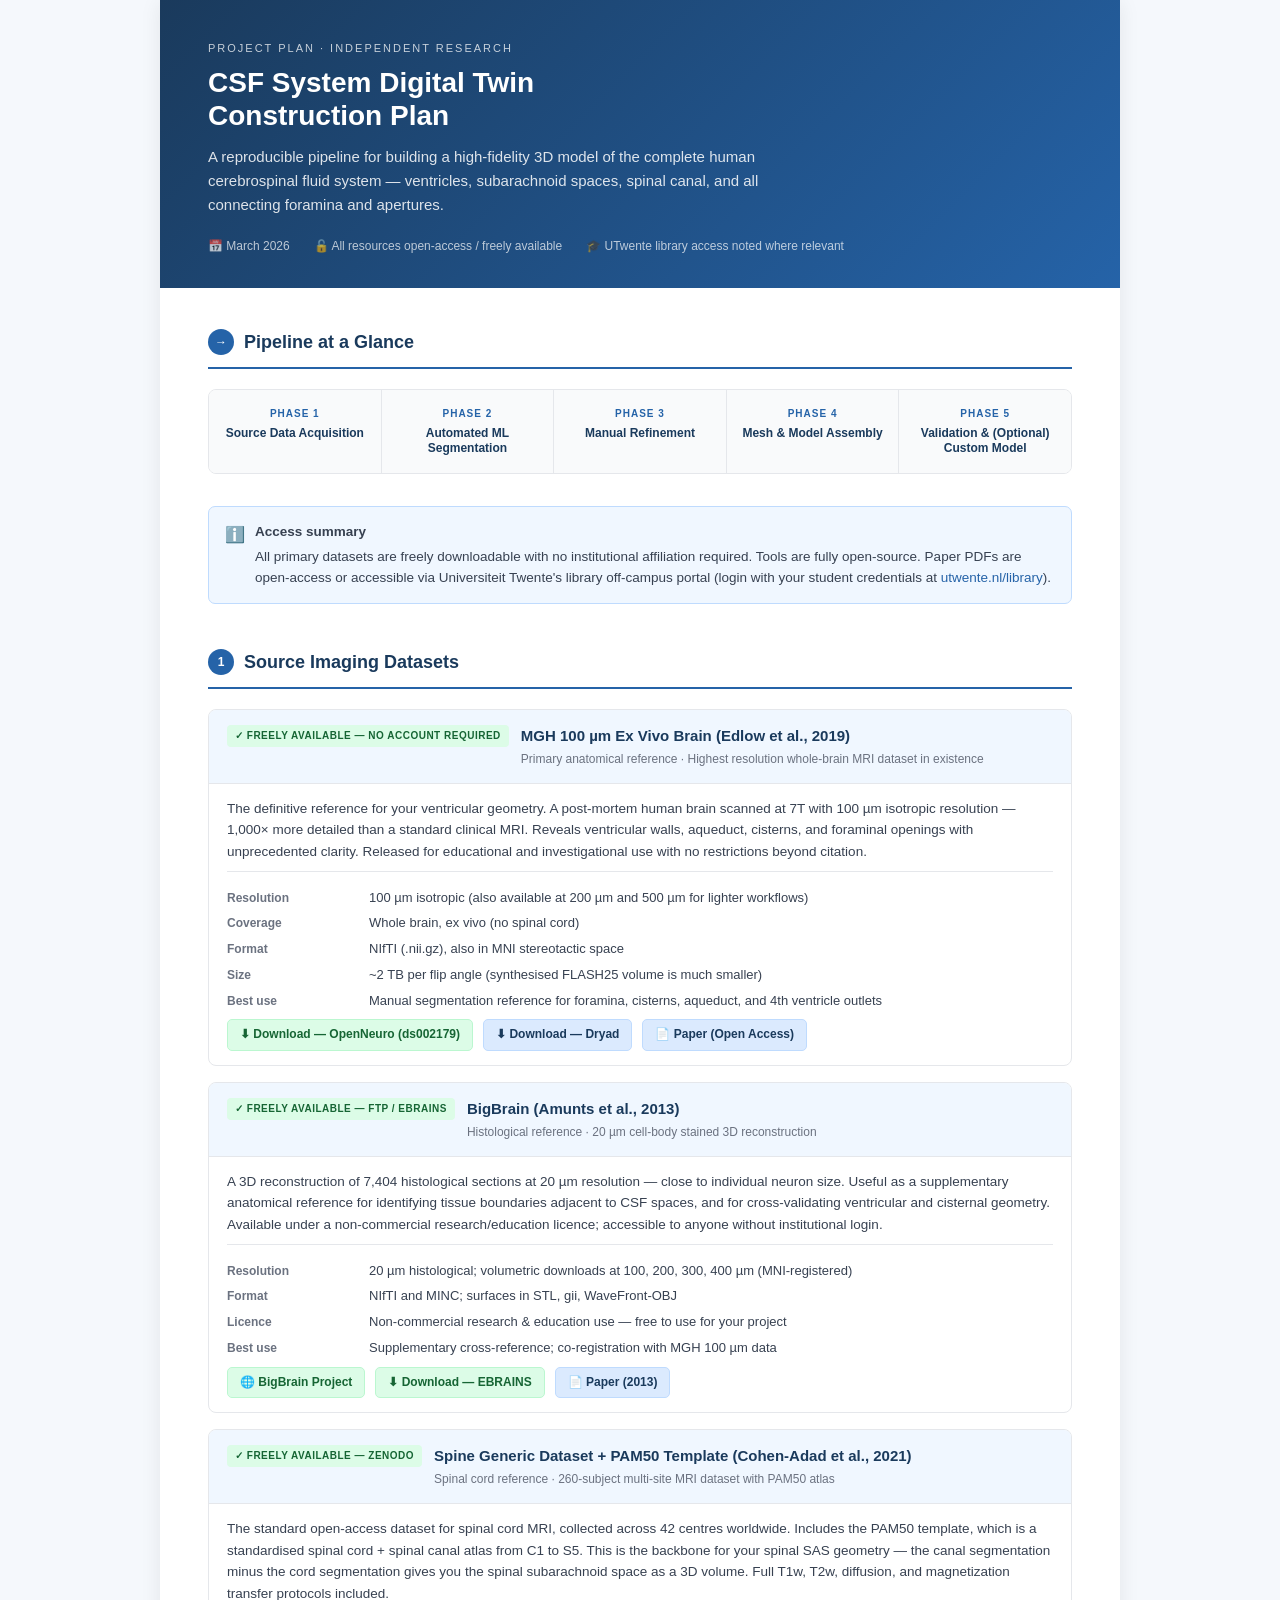
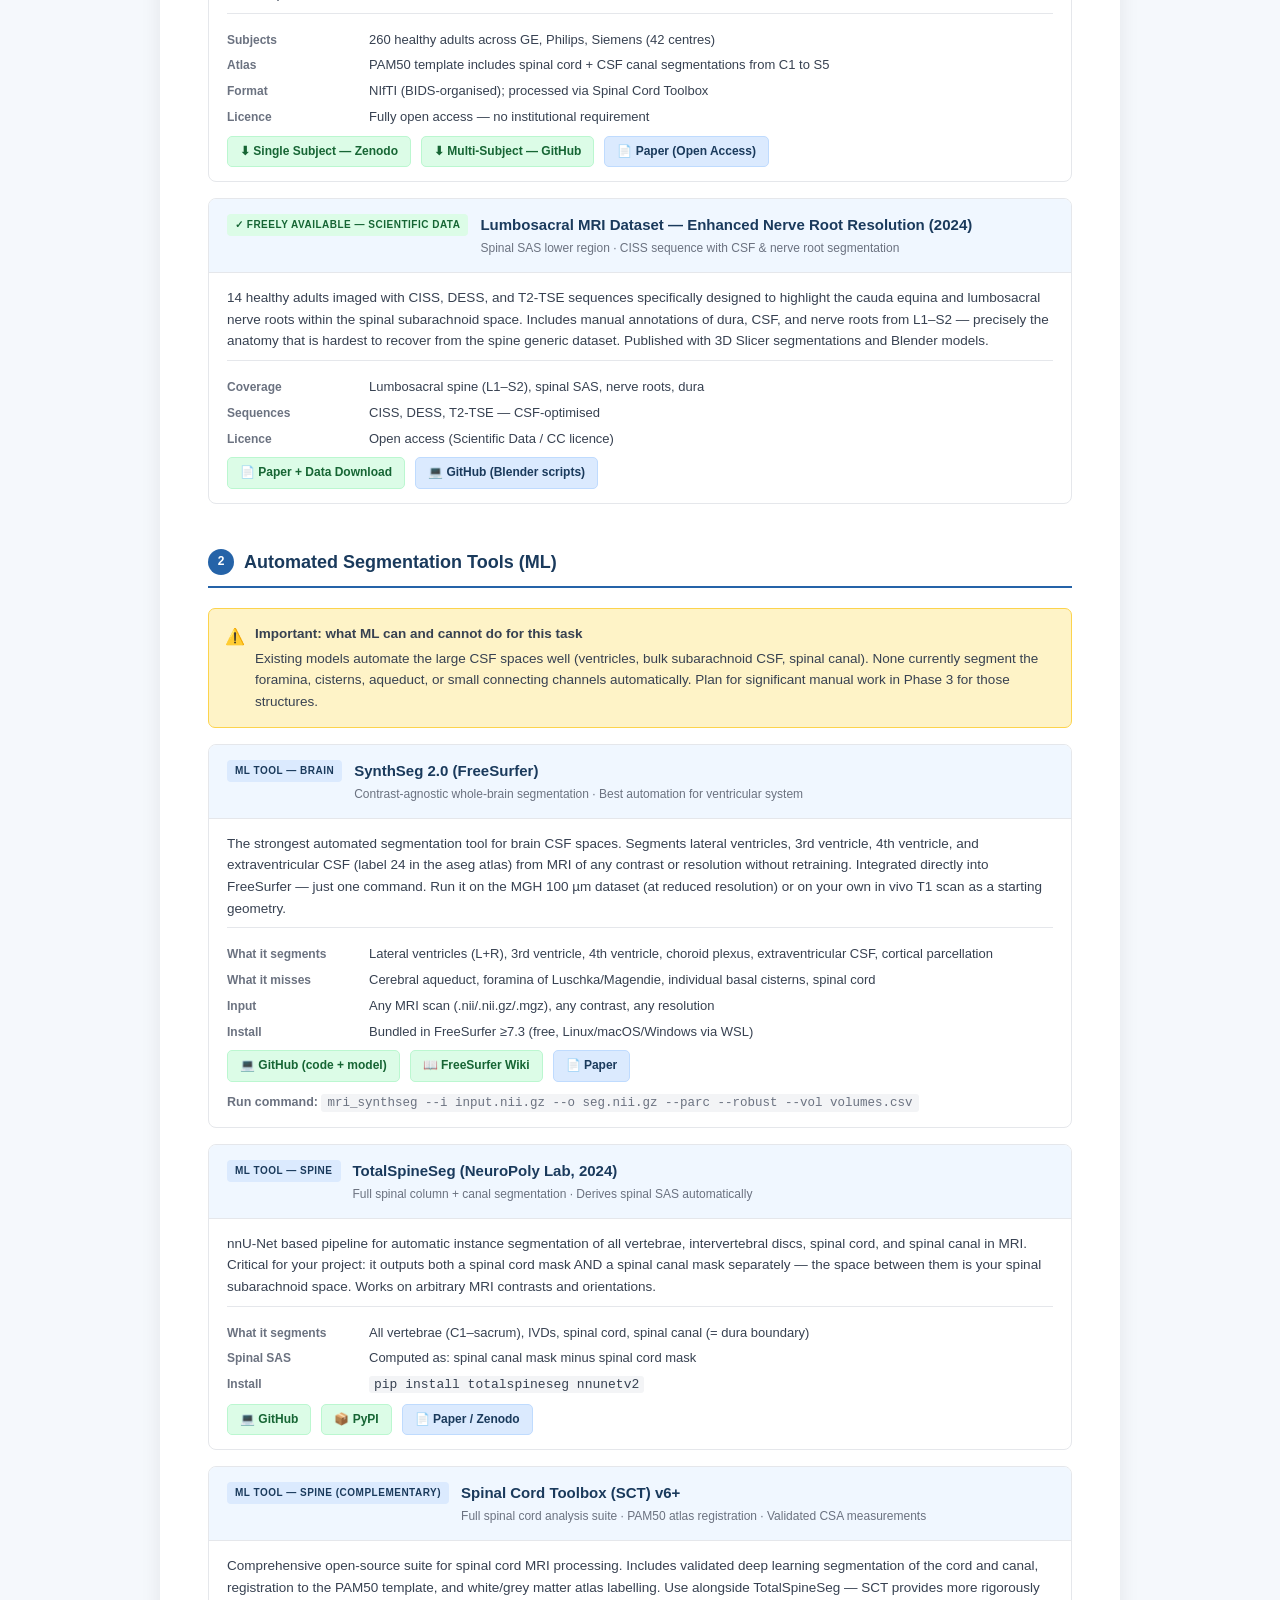
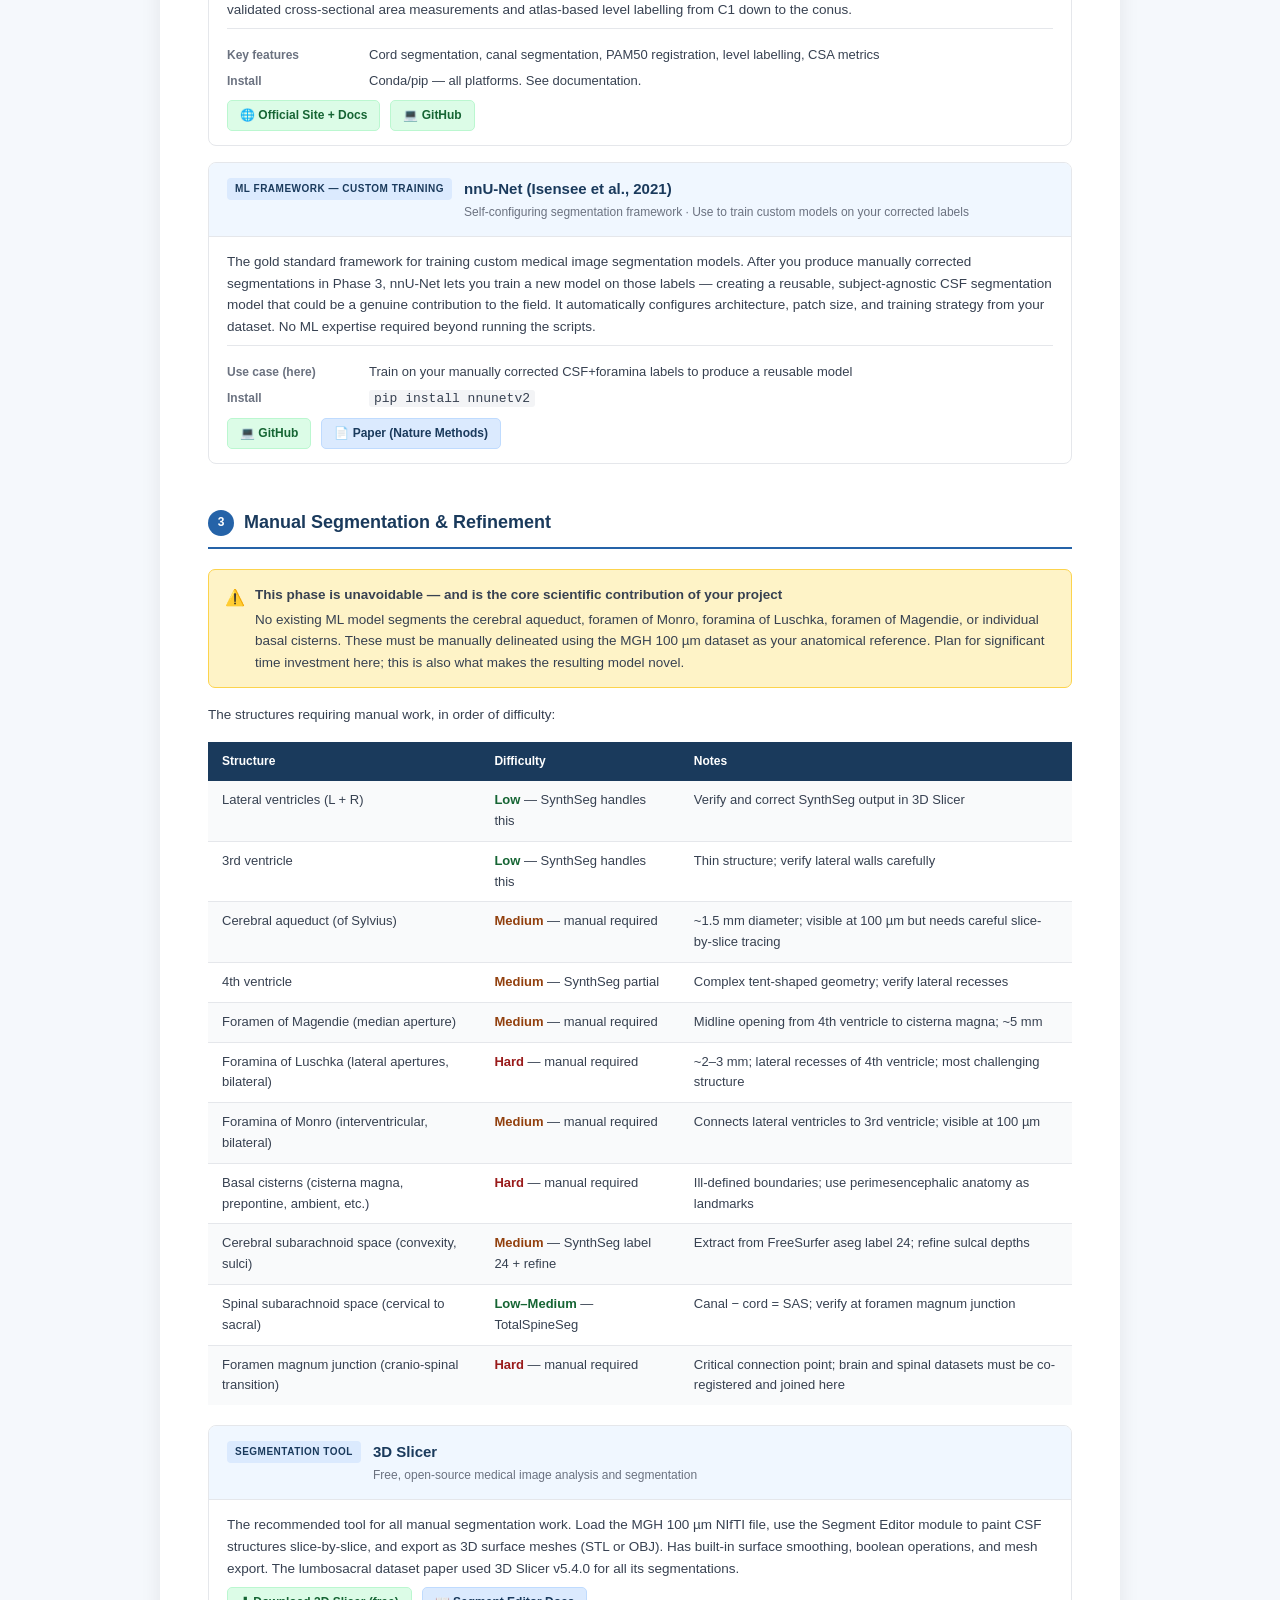
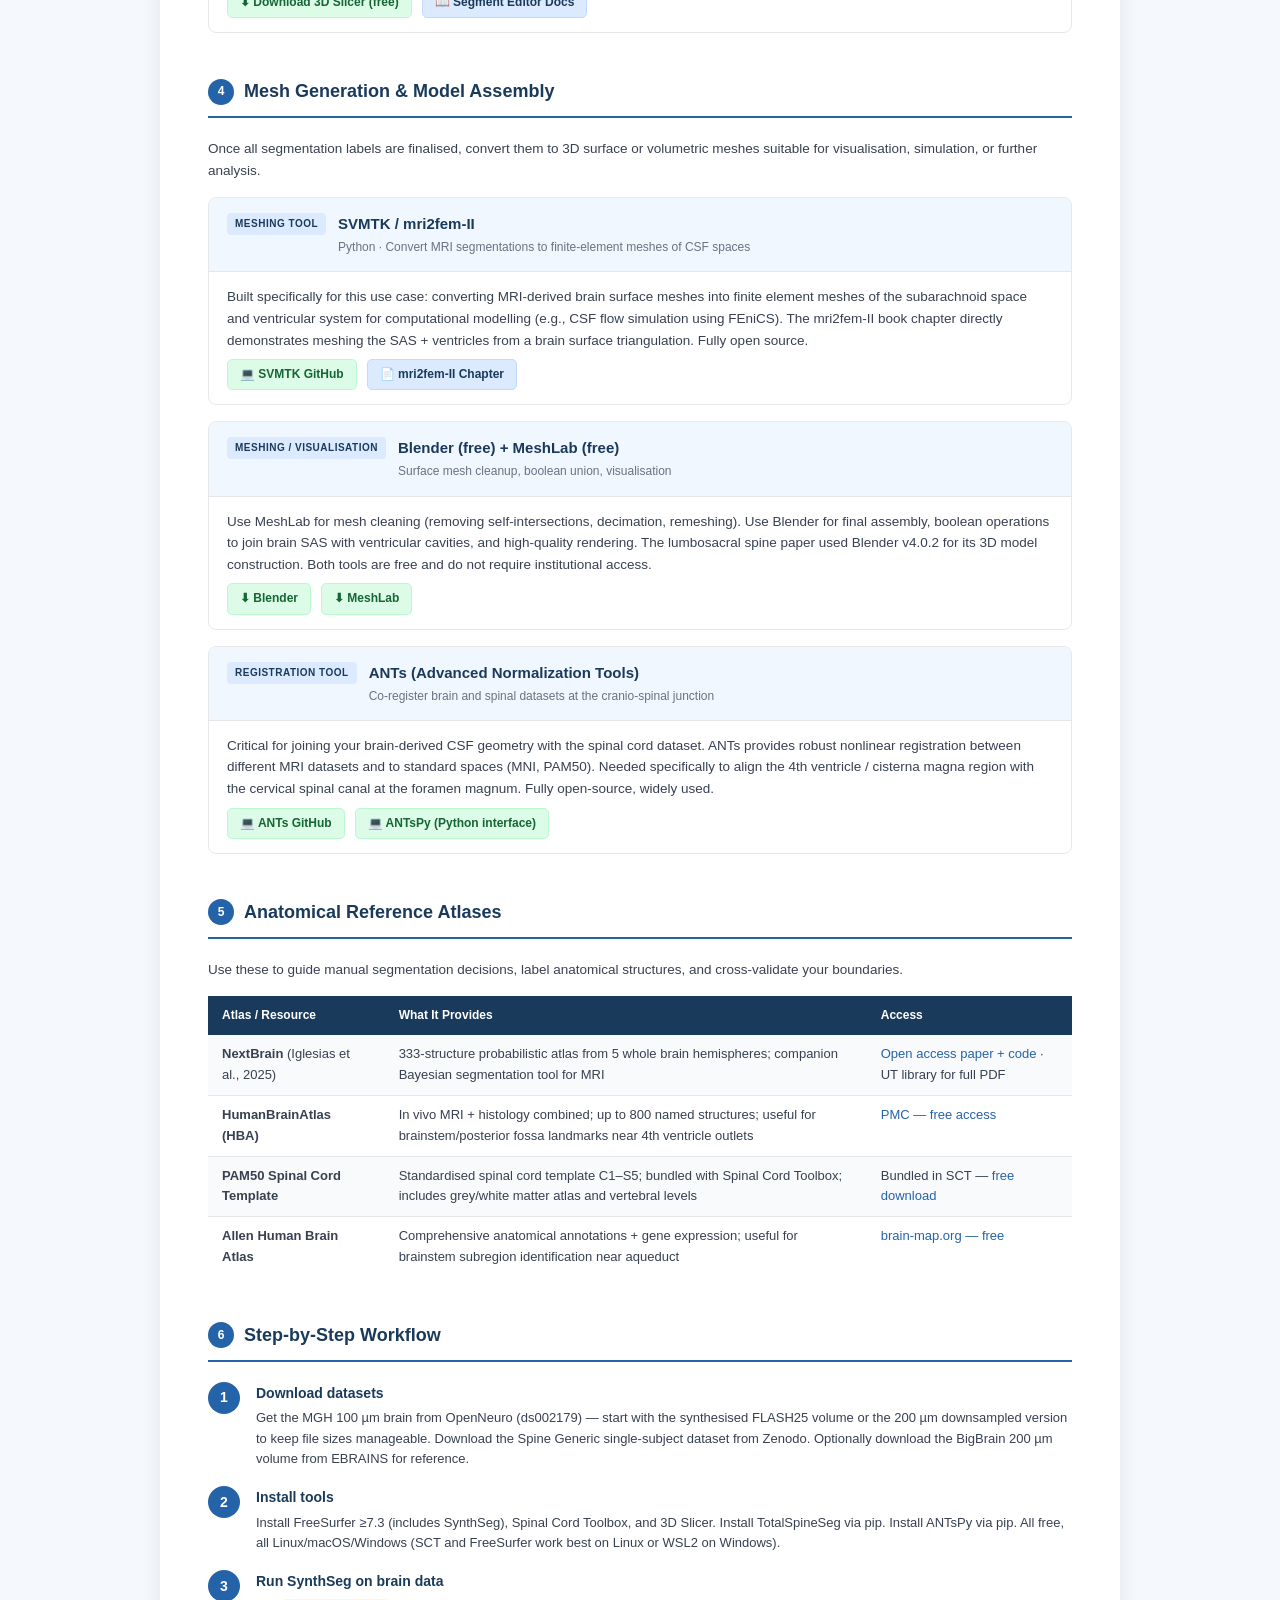
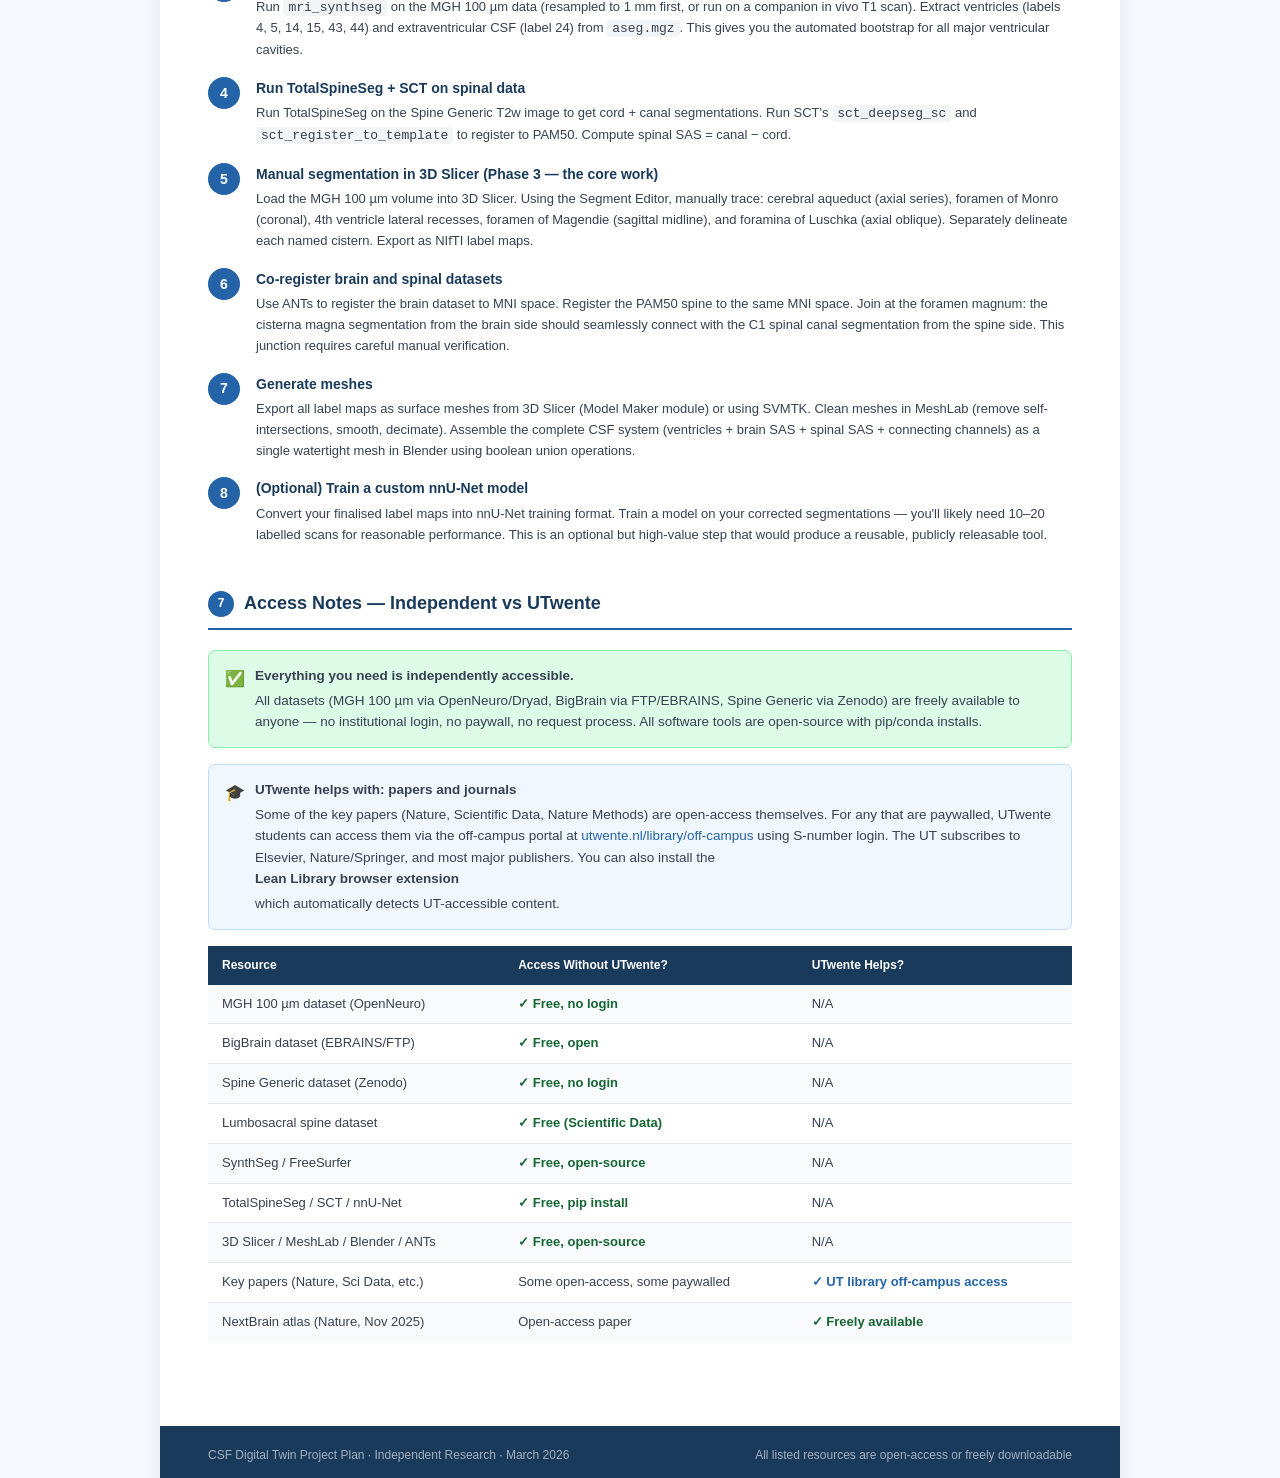
==== plan.html @ c331fbab "added plan as a html document" ====
<!DOCTYPE html>
<html lang="en">
<head>
<meta charset="UTF-8">
<meta name="viewport" content="width=device-width, initial-scale=1.0">
<title>CSF Digital Twin — Project Plan</title>
<style>
  :root {
    --blue-dark: #1a3a5c;
    --blue-mid: #2563a8;
    --blue-light: #dbeafe;
    --blue-pale: #f0f7ff;
    --green: #166534;
    --green-light: #dcfce7;
    --amber: #92400e;
    --amber-light: #fef3c7;
    --red: #991b1b;
    --red-light: #fee2e2;
    --gray: #374151;
    --gray-light: #f9fafb;
    --gray-border: #e5e7eb;
    --font: 'Segoe UI', Arial, sans-serif;
  }

  * { box-sizing: border-box; margin: 0; padding: 0; }

  body {
    font-family: var(--font);
    font-size: 14px;
    color: var(--gray);
    background: #f5f8fc;
    line-height: 1.6;
  }

  .page {
    max-width: 960px;
    margin: 0 auto;
    background: white;
    box-shadow: 0 2px 20px rgba(0,0,0,0.08);
  }

  /* HEADER */
  .header {
    background: linear-gradient(135deg, #1a3a5c 0%, #2563a8 100%);
    color: white;
    padding: 40px 48px 32px;
  }
  .header .label {
    font-size: 11px;
    letter-spacing: 2px;
    text-transform: uppercase;
    opacity: 0.75;
    margin-bottom: 8px;
  }
  .header h1 {
    font-size: 28px;
    font-weight: 700;
    line-height: 1.2;
    margin-bottom: 12px;
  }
  .header .subtitle {
    font-size: 15px;
    opacity: 0.85;
    max-width: 600px;
  }
  .header .meta {
    margin-top: 20px;
    display: flex;
    gap: 24px;
    flex-wrap: wrap;
  }
  .header .meta span {
    font-size: 12px;
    opacity: 0.7;
    display: flex;
    align-items: center;
    gap: 5px;
  }

  /* BODY */
  .body { padding: 40px 48px; }

  /* SECTION */
  .section { margin-bottom: 44px; }
  .section-title {
    font-size: 18px;
    font-weight: 700;
    color: var(--blue-dark);
    padding-bottom: 10px;
    border-bottom: 2px solid var(--blue-mid);
    margin-bottom: 20px;
    display: flex;
    align-items: center;
    gap: 10px;
  }
  .section-title .num {
    background: var(--blue-mid);
    color: white;
    font-size: 12px;
    font-weight: 700;
    width: 26px;
    height: 26px;
    border-radius: 50%;
    display: flex;
    align-items: center;
    justify-content: center;
    flex-shrink: 0;
  }

  /* PIPELINE OVERVIEW */
  .pipeline {
    display: flex;
    gap: 0;
    margin-bottom: 32px;
    border: 1px solid var(--gray-border);
    border-radius: 8px;
    overflow: hidden;
  }
  .pipeline-step {
    flex: 1;
    padding: 16px 12px;
    background: var(--gray-light);
    border-right: 1px solid var(--gray-border);
    text-align: center;
    position: relative;
  }
  .pipeline-step:last-child { border-right: none; }
  .pipeline-step .step-num {
    font-size: 10px;
    font-weight: 700;
    letter-spacing: 1px;
    text-transform: uppercase;
    color: var(--blue-mid);
    margin-bottom: 4px;
  }
  .pipeline-step .step-name {
    font-size: 12px;
    font-weight: 600;
    color: var(--blue-dark);
    line-height: 1.3;
  }
  .pipeline-step.active {
    background: var(--blue-dark);
  }
  .pipeline-step.active .step-num { color: #93c5fd; }
  .pipeline-step.active .step-name { color: white; }

  /* CARDS */
  .card {
    border: 1px solid var(--gray-border);
    border-radius: 8px;
    overflow: hidden;
    margin-bottom: 16px;
  }
  .card-header {
    padding: 14px 18px;
    background: var(--blue-pale);
    border-bottom: 1px solid var(--gray-border);
    display: flex;
    align-items: flex-start;
    gap: 12px;
  }
  .card-header .badge {
    font-size: 10px;
    font-weight: 700;
    letter-spacing: 0.5px;
    text-transform: uppercase;
    padding: 3px 8px;
    border-radius: 4px;
    white-space: nowrap;
    flex-shrink: 0;
    margin-top: 1px;
  }
  .badge-free { background: var(--green-light); color: var(--green); }
  .badge-tool { background: var(--blue-light); color: var(--blue-dark); }
  .badge-manual { background: var(--amber-light); color: var(--amber); }
  .badge-gap { background: var(--red-light); color: var(--red); }

  .card-header .card-title {
    font-size: 15px;
    font-weight: 700;
    color: var(--blue-dark);
    margin-bottom: 2px;
  }
  .card-header .card-sub {
    font-size: 12px;
    color: #6b7280;
  }
  .card-body {
    padding: 14px 18px;
    font-size: 13.5px;
  }
  .card-body p { margin-bottom: 8px; }
  .card-body p:last-child { margin-bottom: 0; }

  /* INFO ROWS */
  .info-row {
    display: grid;
    grid-template-columns: 130px 1fr;
    gap: 4px 12px;
    font-size: 13px;
    margin-bottom: 5px;
    align-items: start;
  }
  .info-label {
    font-weight: 600;
    color: #6b7280;
    font-size: 12px;
    padding-top: 1px;
  }
  .info-value { color: var(--gray); }

  /* LINKS */
  a { color: var(--blue-mid); text-decoration: none; }
  a:hover { text-decoration: underline; }
  .link-row { display: flex; gap: 10px; flex-wrap: wrap; margin-top: 8px; }
  .link-btn {
    display: inline-flex;
    align-items: center;
    gap: 5px;
    padding: 5px 12px;
    border-radius: 5px;
    font-size: 12px;
    font-weight: 600;
    background: var(--blue-light);
    color: var(--blue-dark);
    border: 1px solid #bfdbfe;
    text-decoration: none;
  }
  .link-btn:hover { background: #bfdbfe; text-decoration: none; }
  .link-btn.green { background: var(--green-light); color: var(--green); border-color: #bbf7d0; }
  .link-btn.green:hover { background: #bbf7d0; }

  /* TABLE */
  table {
    width: 100%;
    border-collapse: collapse;
    font-size: 13px;
    margin-top: 8px;
  }
  th {
    background: var(--blue-dark);
    color: white;
    padding: 10px 14px;
    text-align: left;
    font-weight: 600;
    font-size: 12px;
  }
  td {
    padding: 9px 14px;
    border-bottom: 1px solid var(--gray-border);
    vertical-align: top;
  }
  tr:nth-child(even) td { background: var(--gray-light); }
  tr:last-child td { border-bottom: none; }

  /* NOTICE BOXES */
  .notice {
    border-radius: 7px;
    padding: 14px 16px;
    margin-bottom: 16px;
    font-size: 13.5px;
    display: flex;
    gap: 10px;
    align-items: flex-start;
  }
  .notice-icon { font-size: 16px; flex-shrink: 0; margin-top: 1px; }
  .notice.info { background: var(--blue-pale); border: 1px solid #bfdbfe; }
  .notice.warn { background: var(--amber-light); border: 1px solid #fcd34d; }
  .notice.success { background: var(--green-light); border: 1px solid #86efac; }
  .notice strong { display: block; margin-bottom: 3px; }

  /* STEP BLOCKS */
  .step-block {
    display: flex;
    gap: 16px;
    margin-bottom: 16px;
    align-items: flex-start;
  }
  .step-circle {
    width: 32px;
    height: 32px;
    border-radius: 50%;
    background: var(--blue-mid);
    color: white;
    font-weight: 700;
    font-size: 14px;
    display: flex;
    align-items: center;
    justify-content: center;
    flex-shrink: 0;
  }
  .step-content { flex: 1; }
  .step-content h4 { font-size: 14px; color: var(--blue-dark); margin-bottom: 4px; }
  .step-content p { font-size: 13px; color: var(--gray); }

  /* FOOTER */
  .footer {
    background: var(--blue-dark);
    color: rgba(255,255,255,0.6);
    padding: 20px 48px;
    font-size: 12px;
    display: flex;
    justify-content: space-between;
    flex-wrap: wrap;
    gap: 8px;
  }

  /* DIVIDER */
  .divider { height: 1px; background: var(--gray-border); margin: 8px 0 16px; }

  .tag {
    display: inline-block;
    font-size: 11px;
    padding: 2px 7px;
    border-radius: 3px;
    margin: 2px;
    background: #e5e7eb;
    color: #374151;
  }

  @media print {
    .page { box-shadow: none; }
    body { background: white; }
  }
</style>
</head>
<body>
<div class="page">

  <!-- HEADER -->
  <div class="header">
    <div class="label">Project Plan · Independent Research</div>
    <h1>CSF System Digital Twin<br>Construction Plan</h1>
    <div class="subtitle">
      A reproducible pipeline for building a high-fidelity 3D model of the complete human cerebrospinal fluid system — ventricles, subarachnoid spaces, spinal canal, and all connecting foramina and apertures.
    </div>
    <div class="meta">
      <span>📅 March 2026</span>
      <span>🔓 All resources open-access / freely available</span>
      <span>🎓 UTwente library access noted where relevant</span>
    </div>
  </div>

  <div class="body">

    <!-- PIPELINE OVERVIEW -->
    <div class="section">
      <div class="section-title"><div class="num">→</div> Pipeline at a Glance</div>
      <div class="pipeline">
        <div class="pipeline-step">
          <div class="step-num">Phase 1</div>
          <div class="step-name">Source Data Acquisition</div>
        </div>
        <div class="pipeline-step">
          <div class="step-num">Phase 2</div>
          <div class="step-name">Automated ML Segmentation</div>
        </div>
        <div class="pipeline-step">
          <div class="step-num">Phase 3</div>
          <div class="step-name">Manual Refinement</div>
        </div>
        <div class="pipeline-step">
          <div class="step-num">Phase 4</div>
          <div class="step-name">Mesh &amp; Model Assembly</div>
        </div>
        <div class="pipeline-step">
          <div class="step-num">Phase 5</div>
          <div class="step-name">Validation &amp; (Optional) Custom Model</div>
        </div>
      </div>

      <div class="notice info">
        <div class="notice-icon">ℹ️</div>
        <div>
          <strong>Access summary</strong>
          All primary datasets are freely downloadable with no institutional affiliation required. Tools are fully open-source. Paper PDFs are open-access or accessible via Universiteit Twente's library off-campus portal (login with your student credentials at <a href="https://www.utwente.nl/en/service-portal/university-library/find-access-literature/off-campus-access" target="_blank">utwente.nl/library</a>).
        </div>
      </div>
    </div>

    <!-- SECTION 1: DATASETS -->
    <div class="section">
      <div class="section-title"><div class="num">1</div> Source Imaging Datasets</div>

      <!-- MGH 100um -->
      <div class="card">
        <div class="card-header">
          <div>
            <div class="badge badge-free">✓ Freely available — no account required</div>
          </div>
          <div>
            <div class="card-title">MGH 100 µm Ex Vivo Brain (Edlow et al., 2019)</div>
            <div class="card-sub">Primary anatomical reference · Highest resolution whole-brain MRI dataset in existence</div>
          </div>
        </div>
        <div class="card-body">
          <p>The definitive reference for your ventricular geometry. A post-mortem human brain scanned at 7T with 100 µm isotropic resolution — 1,000× more detailed than a standard clinical MRI. Reveals ventricular walls, aqueduct, cisterns, and foraminal openings with unprecedented clarity. Released for educational and investigational use with no restrictions beyond citation.</p>
          <div class="divider"></div>
          <div class="info-row"><span class="info-label">Resolution</span><span class="info-value">100 µm isotropic (also available at 200 µm and 500 µm for lighter workflows)</span></div>
          <div class="info-row"><span class="info-label">Coverage</span><span class="info-value">Whole brain, ex vivo (no spinal cord)</span></div>
          <div class="info-row"><span class="info-label">Format</span><span class="info-value">NIfTI (.nii.gz), also in MNI stereotactic space</span></div>
          <div class="info-row"><span class="info-label">Size</span><span class="info-value">~2 TB per flip angle (synthesised FLASH25 volume is much smaller)</span></div>
          <div class="info-row"><span class="info-label">Best use</span><span class="info-value">Manual segmentation reference for foramina, cisterns, aqueduct, and 4th ventricle outlets</span></div>
          <div class="link-row">
            <a class="link-btn green" href="https://openneuro.org/datasets/ds002179" target="_blank">⬇ Download — OpenNeuro (ds002179)</a>
            <a class="link-btn" href="https://datadryad.org/resource/doi:10.5061/dryad.119f80q" target="_blank">⬇ Download — Dryad</a>
            <a class="link-btn" href="https://www.nature.com/articles/s41597-019-0254-8" target="_blank">📄 Paper (Open Access)</a>
          </div>
        </div>
      </div>

      <!-- BigBrain -->
      <div class="card">
        <div class="card-header">
          <div>
            <div class="badge badge-free">✓ Freely available — FTP / EBRAINS</div>
          </div>
          <div>
            <div class="card-title">BigBrain (Amunts et al., 2013)</div>
            <div class="card-sub">Histological reference · 20 µm cell-body stained 3D reconstruction</div>
          </div>
        </div>
        <div class="card-body">
          <p>A 3D reconstruction of 7,404 histological sections at 20 µm resolution — close to individual neuron size. Useful as a supplementary anatomical reference for identifying tissue boundaries adjacent to CSF spaces, and for cross-validating ventricular and cisternal geometry. Available under a non-commercial research/education licence; accessible to anyone without institutional login.</p>
          <div class="divider"></div>
          <div class="info-row"><span class="info-label">Resolution</span><span class="info-value">20 µm histological; volumetric downloads at 100, 200, 300, 400 µm (MNI-registered)</span></div>
          <div class="info-row"><span class="info-label">Format</span><span class="info-value">NIfTI and MINC; surfaces in STL, gii, WaveFront-OBJ</span></div>
          <div class="info-row"><span class="info-label">Licence</span><span class="info-value">Non-commercial research &amp; education use — free to use for your project</span></div>
          <div class="info-row"><span class="info-label">Best use</span><span class="info-value">Supplementary cross-reference; co-registration with MGH 100 µm data</span></div>
          <div class="link-row">
            <a class="link-btn green" href="https://bigbrainproject.org" target="_blank">🌐 BigBrain Project</a>
            <a class="link-btn green" href="https://ebrains.eu/service/human-brain-atlas" target="_blank">⬇ Download — EBRAINS</a>
            <a class="link-btn" href="https://www.science.org/doi/10.1126/science.1235381" target="_blank">📄 Paper (2013)</a>
          </div>
        </div>
      </div>

      <!-- Spine Generic -->
      <div class="card">
        <div class="card-header">
          <div>
            <div class="badge badge-free">✓ Freely available — Zenodo</div>
          </div>
          <div>
            <div class="card-title">Spine Generic Dataset + PAM50 Template (Cohen-Adad et al., 2021)</div>
            <div class="card-sub">Spinal cord reference · 260-subject multi-site MRI dataset with PAM50 atlas</div>
          </div>
        </div>
        <div class="card-body">
          <p>The standard open-access dataset for spinal cord MRI, collected across 42 centres worldwide. Includes the PAM50 template, which is a standardised spinal cord + spinal canal atlas from C1 to S5. This is the backbone for your spinal SAS geometry — the canal segmentation minus the cord segmentation gives you the spinal subarachnoid space as a 3D volume. Full T1w, T2w, diffusion, and magnetization transfer protocols included.</p>
          <div class="divider"></div>
          <div class="info-row"><span class="info-label">Subjects</span><span class="info-value">260 healthy adults across GE, Philips, Siemens (42 centres)</span></div>
          <div class="info-row"><span class="info-label">Atlas</span><span class="info-value">PAM50 template includes spinal cord + CSF canal segmentations from C1 to S5</span></div>
          <div class="info-row"><span class="info-label">Format</span><span class="info-value">NIfTI (BIDS-organised); processed via Spinal Cord Toolbox</span></div>
          <div class="info-row"><span class="info-label">Licence</span><span class="info-value">Fully open access — no institutional requirement</span></div>
          <div class="link-row">
            <a class="link-btn green" href="https://doi.org/10.5281/zenodo.4299148" target="_blank">⬇ Single Subject — Zenodo</a>
            <a class="link-btn green" href="https://github.com/spine-generic/data-multi-subject" target="_blank">⬇ Multi-Subject — GitHub</a>
            <a class="link-btn" href="https://www.nature.com/articles/s41597-021-00941-8" target="_blank">📄 Paper (Open Access)</a>
          </div>
        </div>
      </div>

      <!-- Lumbosacral -->
      <div class="card">
        <div class="card-header">
          <div>
            <div class="badge badge-free">✓ Freely available — Scientific Data</div>
          </div>
          <div>
            <div class="card-title">Lumbosacral MRI Dataset — Enhanced Nerve Root Resolution (2024)</div>
            <div class="card-sub">Spinal SAS lower region · CISS sequence with CSF &amp; nerve root segmentation</div>
          </div>
        </div>
        <div class="card-body">
          <p>14 healthy adults imaged with CISS, DESS, and T2-TSE sequences specifically designed to highlight the cauda equina and lumbosacral nerve roots within the spinal subarachnoid space. Includes manual annotations of dura, CSF, and nerve roots from L1–S2 — precisely the anatomy that is hardest to recover from the spine generic dataset. Published with 3D Slicer segmentations and Blender models.</p>
          <div class="divider"></div>
          <div class="info-row"><span class="info-label">Coverage</span><span class="info-value">Lumbosacral spine (L1–S2), spinal SAS, nerve roots, dura</span></div>
          <div class="info-row"><span class="info-label">Sequences</span><span class="info-value">CISS, DESS, T2-TSE — CSF-optimised</span></div>
          <div class="info-row"><span class="info-label">Licence</span><span class="info-value">Open access (Scientific Data / CC licence)</span></div>
          <div class="link-row">
            <a class="link-btn green" href="https://www.nature.com/articles/s41597-024-03919-4" target="_blank">📄 Paper + Data Download</a>
            <a class="link-btn" href="https://github.com/Joshua-M-maker/SpineNerveModelGenerator" target="_blank">💻 GitHub (Blender scripts)</a>
          </div>
        </div>
      </div>

    </div>

    <!-- SECTION 2: ML TOOLS -->
    <div class="section">
      <div class="section-title"><div class="num">2</div> Automated Segmentation Tools (ML)</div>

      <div class="notice warn">
        <div class="notice-icon">⚠️</div>
        <div>
          <strong>Important: what ML can and cannot do for this task</strong>
          Existing models automate the large CSF spaces well (ventricles, bulk subarachnoid CSF, spinal canal). None currently segment the foramina, cisterns, aqueduct, or small connecting channels automatically. Plan for significant manual work in Phase 3 for those structures.
        </div>
      </div>

      <!-- SynthSeg -->
      <div class="card">
        <div class="card-header">
          <div><div class="badge badge-tool">ML Tool — Brain</div></div>
          <div>
            <div class="card-title">SynthSeg 2.0 (FreeSurfer)</div>
            <div class="card-sub">Contrast-agnostic whole-brain segmentation · Best automation for ventricular system</div>
          </div>
        </div>
        <div class="card-body">
          <p>The strongest automated segmentation tool for brain CSF spaces. Segments lateral ventricles, 3rd ventricle, 4th ventricle, and extraventricular CSF (label 24 in the aseg atlas) from MRI of any contrast or resolution without retraining. Integrated directly into FreeSurfer — just one command. Run it on the MGH 100 µm dataset (at reduced resolution) or on your own in vivo T1 scan as a starting geometry.</p>
          <div class="divider"></div>
          <div class="info-row"><span class="info-label">What it segments</span><span class="info-value">Lateral ventricles (L+R), 3rd ventricle, 4th ventricle, choroid plexus, extraventricular CSF, cortical parcellation</span></div>
          <div class="info-row"><span class="info-label">What it misses</span><span class="info-value">Cerebral aqueduct, foramina of Luschka/Magendie, individual basal cisterns, spinal cord</span></div>
          <div class="info-row"><span class="info-label">Input</span><span class="info-value">Any MRI scan (.nii/.nii.gz/.mgz), any contrast, any resolution</span></div>
          <div class="info-row"><span class="info-label">Install</span><span class="info-value">Bundled in FreeSurfer ≥7.3 (free, Linux/macOS/Windows via WSL)</span></div>
          <div class="link-row">
            <a class="link-btn green" href="https://github.com/BBillot/SynthSeg" target="_blank">💻 GitHub (code + model)</a>
            <a class="link-btn green" href="https://surfer.nmr.mgh.harvard.edu/fswiki/SynthSeg" target="_blank">📖 FreeSurfer Wiki</a>
            <a class="link-btn" href="https://www.sciencedirect.com/science/article/pii/S1361841523000506" target="_blank">📄 Paper</a>
          </div>
          <div style="margin-top:10px; font-size:12.5px; color:#6b7280;">
            <strong>Run command:</strong> <code style="background:#f3f4f6; padding:2px 6px; border-radius:3px;">mri_synthseg --i input.nii.gz --o seg.nii.gz --parc --robust --vol volumes.csv</code>
          </div>
        </div>
      </div>

      <!-- TotalSpineSeg -->
      <div class="card">
        <div class="card-header">
          <div><div class="badge badge-tool">ML Tool — Spine</div></div>
          <div>
            <div class="card-title">TotalSpineSeg (NeuroPoly Lab, 2024)</div>
            <div class="card-sub">Full spinal column + canal segmentation · Derives spinal SAS automatically</div>
          </div>
        </div>
        <div class="card-body">
          <p>nnU-Net based pipeline for automatic instance segmentation of all vertebrae, intervertebral discs, spinal cord, and spinal canal in MRI. Critical for your project: it outputs both a spinal cord mask AND a spinal canal mask separately — the space between them is your spinal subarachnoid space. Works on arbitrary MRI contrasts and orientations.</p>
          <div class="divider"></div>
          <div class="info-row"><span class="info-label">What it segments</span><span class="info-value">All vertebrae (C1–sacrum), IVDs, spinal cord, spinal canal (= dura boundary)</span></div>
          <div class="info-row"><span class="info-label">Spinal SAS</span><span class="info-value">Computed as: spinal canal mask minus spinal cord mask</span></div>
          <div class="info-row"><span class="info-label">Install</span><span class="info-value"><code style="background:#f3f4f6; padding:1px 5px; border-radius:3px;">pip install totalspineseg nnunetv2</code></span></div>
          <div class="link-row">
            <a class="link-btn green" href="https://github.com/neuropoly/totalspineseg" target="_blank">💻 GitHub</a>
            <a class="link-btn green" href="https://pypi.org/project/totalspineseg/" target="_blank">📦 PyPI</a>
            <a class="link-btn" href="https://zenodo.org/records/13894354" target="_blank">📄 Paper / Zenodo</a>
          </div>
        </div>
      </div>

      <!-- SCT -->
      <div class="card">
        <div class="card-header">
          <div><div class="badge badge-tool">ML Tool — Spine (complementary)</div></div>
          <div>
            <div class="card-title">Spinal Cord Toolbox (SCT) v6+</div>
            <div class="card-sub">Full spinal cord analysis suite · PAM50 atlas registration · Validated CSA measurements</div>
          </div>
        </div>
        <div class="card-body">
          <p>Comprehensive open-source suite for spinal cord MRI processing. Includes validated deep learning segmentation of the cord and canal, registration to the PAM50 template, and white/grey matter atlas labelling. Use alongside TotalSpineSeg — SCT provides more rigorously validated cross-sectional area measurements and atlas-based level labelling from C1 down to the conus.</p>
          <div class="divider"></div>
          <div class="info-row"><span class="info-label">Key features</span><span class="info-value">Cord segmentation, canal segmentation, PAM50 registration, level labelling, CSA metrics</span></div>
          <div class="info-row"><span class="info-label">Install</span><span class="info-value">Conda/pip — all platforms. See documentation.</span></div>
          <div class="link-row">
            <a class="link-btn green" href="https://spinalcordtoolbox.com" target="_blank">🌐 Official Site + Docs</a>
            <a class="link-btn green" href="https://github.com/spinalcordtoolbox/spinalcordtoolbox" target="_blank">💻 GitHub</a>
          </div>
        </div>
      </div>

      <!-- nnU-Net -->
      <div class="card">
        <div class="card-header">
          <div><div class="badge badge-tool">ML Framework — Custom Training</div></div>
          <div>
            <div class="card-title">nnU-Net (Isensee et al., 2021)</div>
            <div class="card-sub">Self-configuring segmentation framework · Use to train custom models on your corrected labels</div>
          </div>
        </div>
        <div class="card-body">
          <p>The gold standard framework for training custom medical image segmentation models. After you produce manually corrected segmentations in Phase 3, nnU-Net lets you train a new model on those labels — creating a reusable, subject-agnostic CSF segmentation model that could be a genuine contribution to the field. It automatically configures architecture, patch size, and training strategy from your dataset. No ML expertise required beyond running the scripts.</p>
          <div class="divider"></div>
          <div class="info-row"><span class="info-label">Use case (here)</span><span class="info-value">Train on your manually corrected CSF+foramina labels to produce a reusable model</span></div>
          <div class="info-row"><span class="info-label">Install</span><span class="info-value"><code style="background:#f3f4f6; padding:1px 5px; border-radius:3px;">pip install nnunetv2</code></span></div>
          <div class="link-row">
            <a class="link-btn green" href="https://github.com/MIC-DKFZ/nnUNet" target="_blank">💻 GitHub</a>
            <a class="link-btn" href="https://www.nature.com/articles/s41592-020-01008-z" target="_blank">📄 Paper (Nature Methods)</a>
          </div>
        </div>
      </div>

    </div>

    <!-- SECTION 3: MANUAL REFINEMENT -->
    <div class="section">
      <div class="section-title"><div class="num">3</div> Manual Segmentation &amp; Refinement</div>

      <div class="notice warn">
        <div class="notice-icon">⚠️</div>
        <div>
          <strong>This phase is unavoidable — and is the core scientific contribution of your project</strong>
          No existing ML model segments the cerebral aqueduct, foramen of Monro, foramina of Luschka, foramen of Magendie, or individual basal cisterns. These must be manually delineated using the MGH 100 µm dataset as your anatomical reference. Plan for significant time investment here; this is also what makes the resulting model novel.
        </div>
      </div>

      <p style="margin-bottom:16px; font-size:13.5px;">The structures requiring manual work, in order of difficulty:</p>

      <table>
        <tr>
          <th>Structure</th>
          <th>Difficulty</th>
          <th>Notes</th>
        </tr>
        <tr>
          <td>Lateral ventricles (L + R)</td>
          <td><span style="color:var(--green); font-weight:600;">Low</span> — SynthSeg handles this</td>
          <td>Verify and correct SynthSeg output in 3D Slicer</td>
        </tr>
        <tr>
          <td>3rd ventricle</td>
          <td><span style="color:var(--green); font-weight:600;">Low</span> — SynthSeg handles this</td>
          <td>Thin structure; verify lateral walls carefully</td>
        </tr>
        <tr>
          <td>Cerebral aqueduct (of Sylvius)</td>
          <td><span style="color:var(--amber); font-weight:600;">Medium</span> — manual required</td>
          <td>~1.5 mm diameter; visible at 100 µm but needs careful slice-by-slice tracing</td>
        </tr>
        <tr>
          <td>4th ventricle</td>
          <td><span style="color:var(--amber); font-weight:600;">Medium</span> — SynthSeg partial</td>
          <td>Complex tent-shaped geometry; verify lateral recesses</td>
        </tr>
        <tr>
          <td>Foramen of Magendie (median aperture)</td>
          <td><span style="color:var(--amber); font-weight:600;">Medium</span> — manual required</td>
          <td>Midline opening from 4th ventricle to cisterna magna; ~5 mm</td>
        </tr>
        <tr>
          <td>Foramina of Luschka (lateral apertures, bilateral)</td>
          <td><span style="color:var(--red); font-weight:600;">Hard</span> — manual required</td>
          <td>~2–3 mm; lateral recesses of 4th ventricle; most challenging structure</td>
        </tr>
        <tr>
          <td>Foramina of Monro (interventricular, bilateral)</td>
          <td><span style="color:var(--amber); font-weight:600;">Medium</span> — manual required</td>
          <td>Connects lateral ventricles to 3rd ventricle; visible at 100 µm</td>
        </tr>
        <tr>
          <td>Basal cisterns (cisterna magna, prepontine, ambient, etc.)</td>
          <td><span style="color:var(--red); font-weight:600;">Hard</span> — manual required</td>
          <td>Ill-defined boundaries; use perimesencephalic anatomy as landmarks</td>
        </tr>
        <tr>
          <td>Cerebral subarachnoid space (convexity, sulci)</td>
          <td><span style="color:var(--amber); font-weight:600;">Medium</span> — SynthSeg label 24 + refine</td>
          <td>Extract from FreeSurfer aseg label 24; refine sulcal depths</td>
        </tr>
        <tr>
          <td>Spinal subarachnoid space (cervical to sacral)</td>
          <td><span style="color:var(--green); font-weight:600;">Low–Medium</span> — TotalSpineSeg</td>
          <td>Canal − cord = SAS; verify at foramen magnum junction</td>
        </tr>
        <tr>
          <td>Foramen magnum junction (cranio-spinal transition)</td>
          <td><span style="color:var(--red); font-weight:600;">Hard</span> — manual required</td>
          <td>Critical connection point; brain and spinal datasets must be co-registered and joined here</td>
        </tr>
      </table>

      <div style="margin-top:20px;">
        <div class="card">
          <div class="card-header">
            <div><div class="badge badge-tool">Segmentation Tool</div></div>
            <div>
              <div class="card-title">3D Slicer</div>
              <div class="card-sub">Free, open-source medical image analysis and segmentation</div>
            </div>
          </div>
          <div class="card-body">
            <p>The recommended tool for all manual segmentation work. Load the MGH 100 µm NIfTI file, use the Segment Editor module to paint CSF structures slice-by-slice, and export as 3D surface meshes (STL or OBJ). Has built-in surface smoothing, boolean operations, and mesh export. The lumbosacral dataset paper used 3D Slicer v5.4.0 for all its segmentations.</p>
            <div class="link-row">
              <a class="link-btn green" href="https://www.slicer.org" target="_blank">⬇ Download 3D Slicer (free)</a>
              <a class="link-btn" href="https://slicer.readthedocs.io/en/latest/user_guide/modules/segmenteditor.html" target="_blank">📖 Segment Editor Docs</a>
            </div>
          </div>
        </div>
      </div>
    </div>

    <!-- SECTION 4: MESH + MODEL ASSEMBLY -->
    <div class="section">
      <div class="section-title"><div class="num">4</div> Mesh Generation &amp; Model Assembly</div>

      <p style="margin-bottom:16px; font-size:13.5px;">Once all segmentation labels are finalised, convert them to 3D surface or volumetric meshes suitable for visualisation, simulation, or further analysis.</p>

      <div class="card">
        <div class="card-header">
          <div><div class="badge badge-tool">Meshing Tool</div></div>
          <div>
            <div class="card-title">SVMTK / mri2fem-II</div>
            <div class="card-sub">Python · Convert MRI segmentations to finite-element meshes of CSF spaces</div>
          </div>
        </div>
        <div class="card-body">
          <p>Built specifically for this use case: converting MRI-derived brain surface meshes into finite element meshes of the subarachnoid space and ventricular system for computational modelling (e.g., CSF flow simulation using FEniCS). The mri2fem-II book chapter directly demonstrates meshing the SAS + ventricles from a brain surface triangulation. Fully open source.</p>
          <div class="link-row">
            <a class="link-btn green" href="https://github.com/SVMTK/SVMTK" target="_blank">💻 SVMTK GitHub</a>
            <a class="link-btn" href="https://link.springer.com/chapter/10.1007/978-3-032-00679-0_3" target="_blank">📄 mri2fem-II Chapter</a>
          </div>
        </div>
      </div>

      <div class="card">
        <div class="card-header">
          <div><div class="badge badge-tool">Meshing / Visualisation</div></div>
          <div>
            <div class="card-title">Blender (free) + MeshLab (free)</div>
            <div class="card-sub">Surface mesh cleanup, boolean union, visualisation</div>
          </div>
        </div>
        <div class="card-body">
          <p>Use MeshLab for mesh cleaning (removing self-intersections, decimation, remeshing). Use Blender for final assembly, boolean operations to join brain SAS with ventricular cavities, and high-quality rendering. The lumbosacral spine paper used Blender v4.0.2 for its 3D model construction. Both tools are free and do not require institutional access.</p>
          <div class="link-row">
            <a class="link-btn green" href="https://www.blender.org" target="_blank">⬇ Blender</a>
            <a class="link-btn green" href="https://www.meshlab.net" target="_blank">⬇ MeshLab</a>
          </div>
        </div>
      </div>

      <div class="card">
        <div class="card-header">
          <div><div class="badge badge-tool">Registration Tool</div></div>
          <div>
            <div class="card-title">ANTs (Advanced Normalization Tools)</div>
            <div class="card-sub">Co-register brain and spinal datasets at the cranio-spinal junction</div>
          </div>
        </div>
        <div class="card-body">
          <p>Critical for joining your brain-derived CSF geometry with the spinal cord dataset. ANTs provides robust nonlinear registration between different MRI datasets and to standard spaces (MNI, PAM50). Needed specifically to align the 4th ventricle / cisterna magna region with the cervical spinal canal at the foramen magnum. Fully open-source, widely used.</p>
          <div class="link-row">
            <a class="link-btn green" href="https://github.com/ANTsX/ANTs" target="_blank">💻 ANTs GitHub</a>
            <a class="link-btn green" href="https://github.com/ANTsX/ANTsPy" target="_blank">💻 ANTsPy (Python interface)</a>
          </div>
        </div>
      </div>
    </div>

    <!-- SECTION 5: ATLASES -->
    <div class="section">
      <div class="section-title"><div class="num">5</div> Anatomical Reference Atlases</div>
      <p style="margin-bottom:16px; font-size:13.5px;">Use these to guide manual segmentation decisions, label anatomical structures, and cross-validate your boundaries.</p>

      <table>
        <tr>
          <th>Atlas / Resource</th>
          <th>What It Provides</th>
          <th>Access</th>
        </tr>
        <tr>
          <td><strong>NextBrain</strong> (Iglesias et al., 2025)</td>
          <td>333-structure probabilistic atlas from 5 whole brain hemispheres; companion Bayesian segmentation tool for MRI</td>
          <td><a href="https://www.nature.com/articles/s41586-025-09708-2" target="_blank">Open access paper + code</a> · UT library for full PDF</td>
        </tr>
        <tr>
          <td><strong>HumanBrainAtlas (HBA)</strong></td>
          <td>In vivo MRI + histology combined; up to 800 named structures; useful for brainstem/posterior fossa landmarks near 4th ventricle outlets</td>
          <td><a href="https://pmc.ncbi.nlm.nih.gov/articles/PMC10516788/" target="_blank">PMC — free access</a></td>
        </tr>
        <tr>
          <td><strong>PAM50 Spinal Cord Template</strong></td>
          <td>Standardised spinal cord template C1–S5; bundled with Spinal Cord Toolbox; includes grey/white matter atlas and vertebral levels</td>
          <td>Bundled in SCT — <a href="https://spinalcordtoolbox.com" target="_blank">free download</a></td>
        </tr>
        <tr>
          <td><strong>Allen Human Brain Atlas</strong></td>
          <td>Comprehensive anatomical annotations + gene expression; useful for brainstem subregion identification near aqueduct</td>
          <td><a href="https://human.brain-map.org" target="_blank">brain-map.org — free</a></td>
        </tr>
      </table>
    </div>

    <!-- SECTION 6: STEP BY STEP -->
    <div class="section">
      <div class="section-title"><div class="num">6</div> Step-by-Step Workflow</div>

      <div class="step-block">
        <div class="step-circle">1</div>
        <div class="step-content">
          <h4>Download datasets</h4>
          <p>Get the MGH 100 µm brain from OpenNeuro (ds002179) — start with the synthesised FLASH25 volume or the 200 µm downsampled version to keep file sizes manageable. Download the Spine Generic single-subject dataset from Zenodo. Optionally download the BigBrain 200 µm volume from EBRAINS for reference.</p>
        </div>
      </div>
      <div class="step-block">
        <div class="step-circle">2</div>
        <div class="step-content">
          <h4>Install tools</h4>
          <p>Install FreeSurfer ≥7.3 (includes SynthSeg), Spinal Cord Toolbox, and 3D Slicer. Install TotalSpineSeg via pip. Install ANTsPy via pip. All free, all Linux/macOS/Windows (SCT and FreeSurfer work best on Linux or WSL2 on Windows).</p>
        </div>
      </div>
      <div class="step-block">
        <div class="step-circle">3</div>
        <div class="step-content">
          <h4>Run SynthSeg on brain data</h4>
          <p>Run <code style="background:#f3f4f6; padding:1px 5px; border-radius:3px;">mri_synthseg</code> on the MGH 100 µm data (resampled to 1 mm first, or run on a companion in vivo T1 scan). Extract ventricles (labels 4, 5, 14, 15, 43, 44) and extraventricular CSF (label 24) from <code style="background:#f3f4f6; padding:1px 5px; border-radius:3px;">aseg.mgz</code>. This gives you the automated bootstrap for all major ventricular cavities.</p>
        </div>
      </div>
      <div class="step-block">
        <div class="step-circle">4</div>
        <div class="step-content">
          <h4>Run TotalSpineSeg + SCT on spinal data</h4>
          <p>Run TotalSpineSeg on the Spine Generic T2w image to get cord + canal segmentations. Run SCT's <code style="background:#f3f4f6; padding:1px 5px; border-radius:3px;">sct_deepseg_sc</code> and <code style="background:#f3f4f6; padding:1px 5px; border-radius:3px;">sct_register_to_template</code> to register to PAM50. Compute spinal SAS = canal − cord.</p>
        </div>
      </div>
      <div class="step-block">
        <div class="step-circle">5</div>
        <div class="step-content">
          <h4>Manual segmentation in 3D Slicer (Phase 3 — the core work)</h4>
          <p>Load the MGH 100 µm volume into 3D Slicer. Using the Segment Editor, manually trace: cerebral aqueduct (axial series), foramen of Monro (coronal), 4th ventricle lateral recesses, foramen of Magendie (sagittal midline), and foramina of Luschka (axial oblique). Separately delineate each named cistern. Export as NIfTI label maps.</p>
        </div>
      </div>
      <div class="step-block">
        <div class="step-circle">6</div>
        <div class="step-content">
          <h4>Co-register brain and spinal datasets</h4>
          <p>Use ANTs to register the brain dataset to MNI space. Register the PAM50 spine to the same MNI space. Join at the foramen magnum: the cisterna magna segmentation from the brain side should seamlessly connect with the C1 spinal canal segmentation from the spine side. This junction requires careful manual verification.</p>
        </div>
      </div>
      <div class="step-block">
        <div class="step-circle">7</div>
        <div class="step-content">
          <h4>Generate meshes</h4>
          <p>Export all label maps as surface meshes from 3D Slicer (Model Maker module) or using SVMTK. Clean meshes in MeshLab (remove self-intersections, smooth, decimate). Assemble the complete CSF system (ventricles + brain SAS + spinal SAS + connecting channels) as a single watertight mesh in Blender using boolean union operations.</p>
        </div>
      </div>
      <div class="step-block">
        <div class="step-circle">8</div>
        <div class="step-content">
          <h4>(Optional) Train a custom nnU-Net model</h4>
          <p>Convert your finalised label maps into nnU-Net training format. Train a model on your corrected segmentations — you'll likely need 10–20 labelled scans for reasonable performance. This is an optional but high-value step that would produce a reusable, publicly releasable tool.</p>
        </div>
      </div>
    </div>

    <!-- SECTION 7: ACCESS NOTES -->
    <div class="section">
      <div class="section-title"><div class="num">7</div> Access Notes — Independent vs UTwente</div>

      <div class="notice success">
        <div class="notice-icon">✅</div>
        <div>
          <strong>Everything you need is independently accessible.</strong>
          All datasets (MGH 100 µm via OpenNeuro/Dryad, BigBrain via FTP/EBRAINS, Spine Generic via Zenodo) are freely available to anyone — no institutional login, no paywall, no request process. All software tools are open-source with pip/conda installs.
        </div>
      </div>

      <div class="notice info">
        <div class="notice-icon">🎓</div>
        <div>
          <strong>UTwente helps with: papers and journals</strong>
          Some of the key papers (Nature, Scientific Data, Nature Methods) are open-access themselves. For any that are paywalled, UTwente students can access them via the off-campus portal at <a href="https://www.utwente.nl/en/service-portal/university-library/find-access-literature/off-campus-access" target="_blank">utwente.nl/library/off-campus</a> using S-number login. The UT subscribes to Elsevier, Nature/Springer, and most major publishers. You can also install the <strong>Lean Library browser extension</strong> which automatically detects UT-accessible content.
        </div>
      </div>

      <table>
        <tr>
          <th>Resource</th>
          <th>Access Without UTwente?</th>
          <th>UTwente Helps?</th>
        </tr>
        <tr>
          <td>MGH 100 µm dataset (OpenNeuro)</td>
          <td><span style="color:var(--green); font-weight:600;">✓ Free, no login</span></td>
          <td>N/A</td>
        </tr>
        <tr>
          <td>BigBrain dataset (EBRAINS/FTP)</td>
          <td><span style="color:var(--green); font-weight:600;">✓ Free, open</span></td>
          <td>N/A</td>
        </tr>
        <tr>
          <td>Spine Generic dataset (Zenodo)</td>
          <td><span style="color:var(--green); font-weight:600;">✓ Free, no login</span></td>
          <td>N/A</td>
        </tr>
        <tr>
          <td>Lumbosacral spine dataset</td>
          <td><span style="color:var(--green); font-weight:600;">✓ Free (Scientific Data)</span></td>
          <td>N/A</td>
        </tr>
        <tr>
          <td>SynthSeg / FreeSurfer</td>
          <td><span style="color:var(--green); font-weight:600;">✓ Free, open-source</span></td>
          <td>N/A</td>
        </tr>
        <tr>
          <td>TotalSpineSeg / SCT / nnU-Net</td>
          <td><span style="color:var(--green); font-weight:600;">✓ Free, pip install</span></td>
          <td>N/A</td>
        </tr>
        <tr>
          <td>3D Slicer / MeshLab / Blender / ANTs</td>
          <td><span style="color:var(--green); font-weight:600;">✓ Free, open-source</span></td>
          <td>N/A</td>
        </tr>
        <tr>
          <td>Key papers (Nature, Sci Data, etc.)</td>
          <td>Some open-access, some paywalled</td>
          <td><span style="color:var(--blue-mid); font-weight:600;">✓ UT library off-campus access</span></td>
        </tr>
        <tr>
          <td>NextBrain atlas (Nature, Nov 2025)</td>
          <td>Open-access paper</td>
          <td><span style="color:var(--green); font-weight:600;">✓ Freely available</span></td>
        </tr>
      </table>
    </div>

  </div>

  <!-- FOOTER -->
  <div class="footer">
    <span>CSF Digital Twin Project Plan · Independent Research · March 2026</span>
    <span>All listed resources are open-access or freely downloadable</span>
  </div>

</div>
</body>
</html>
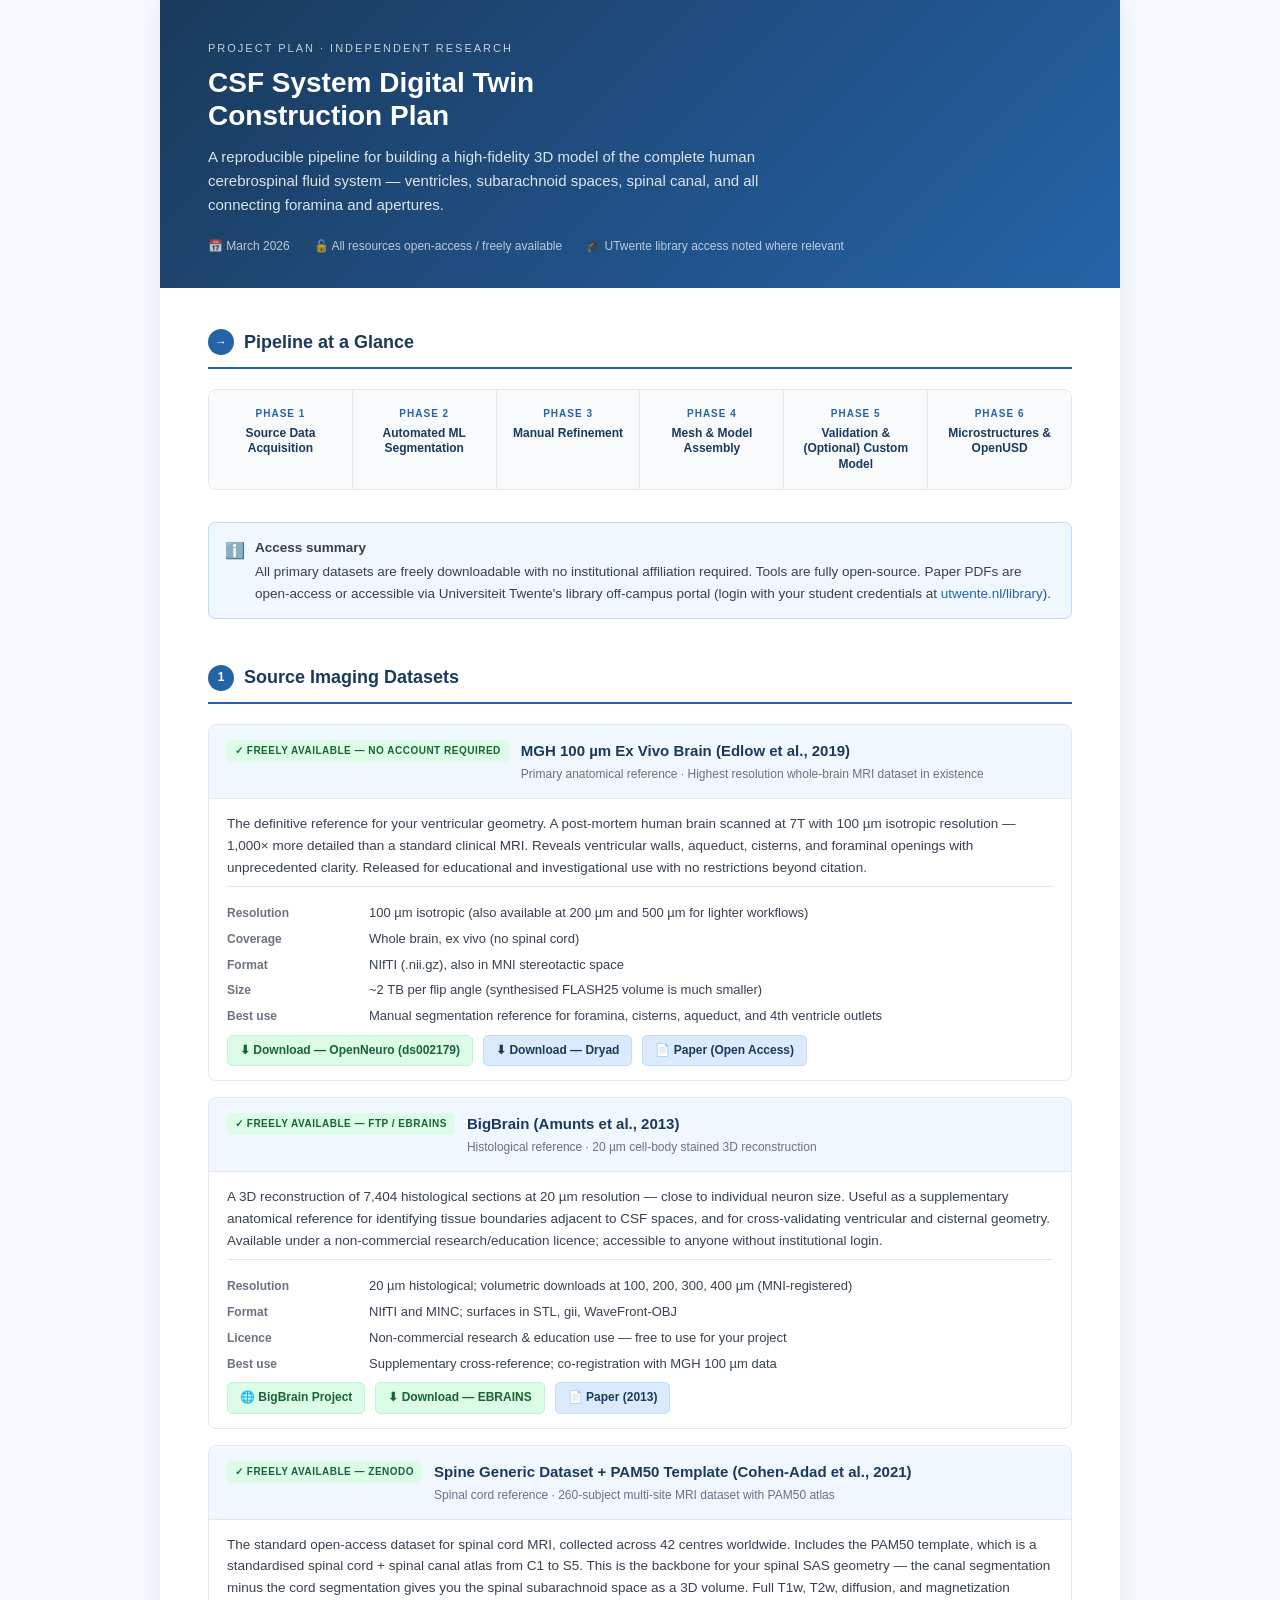
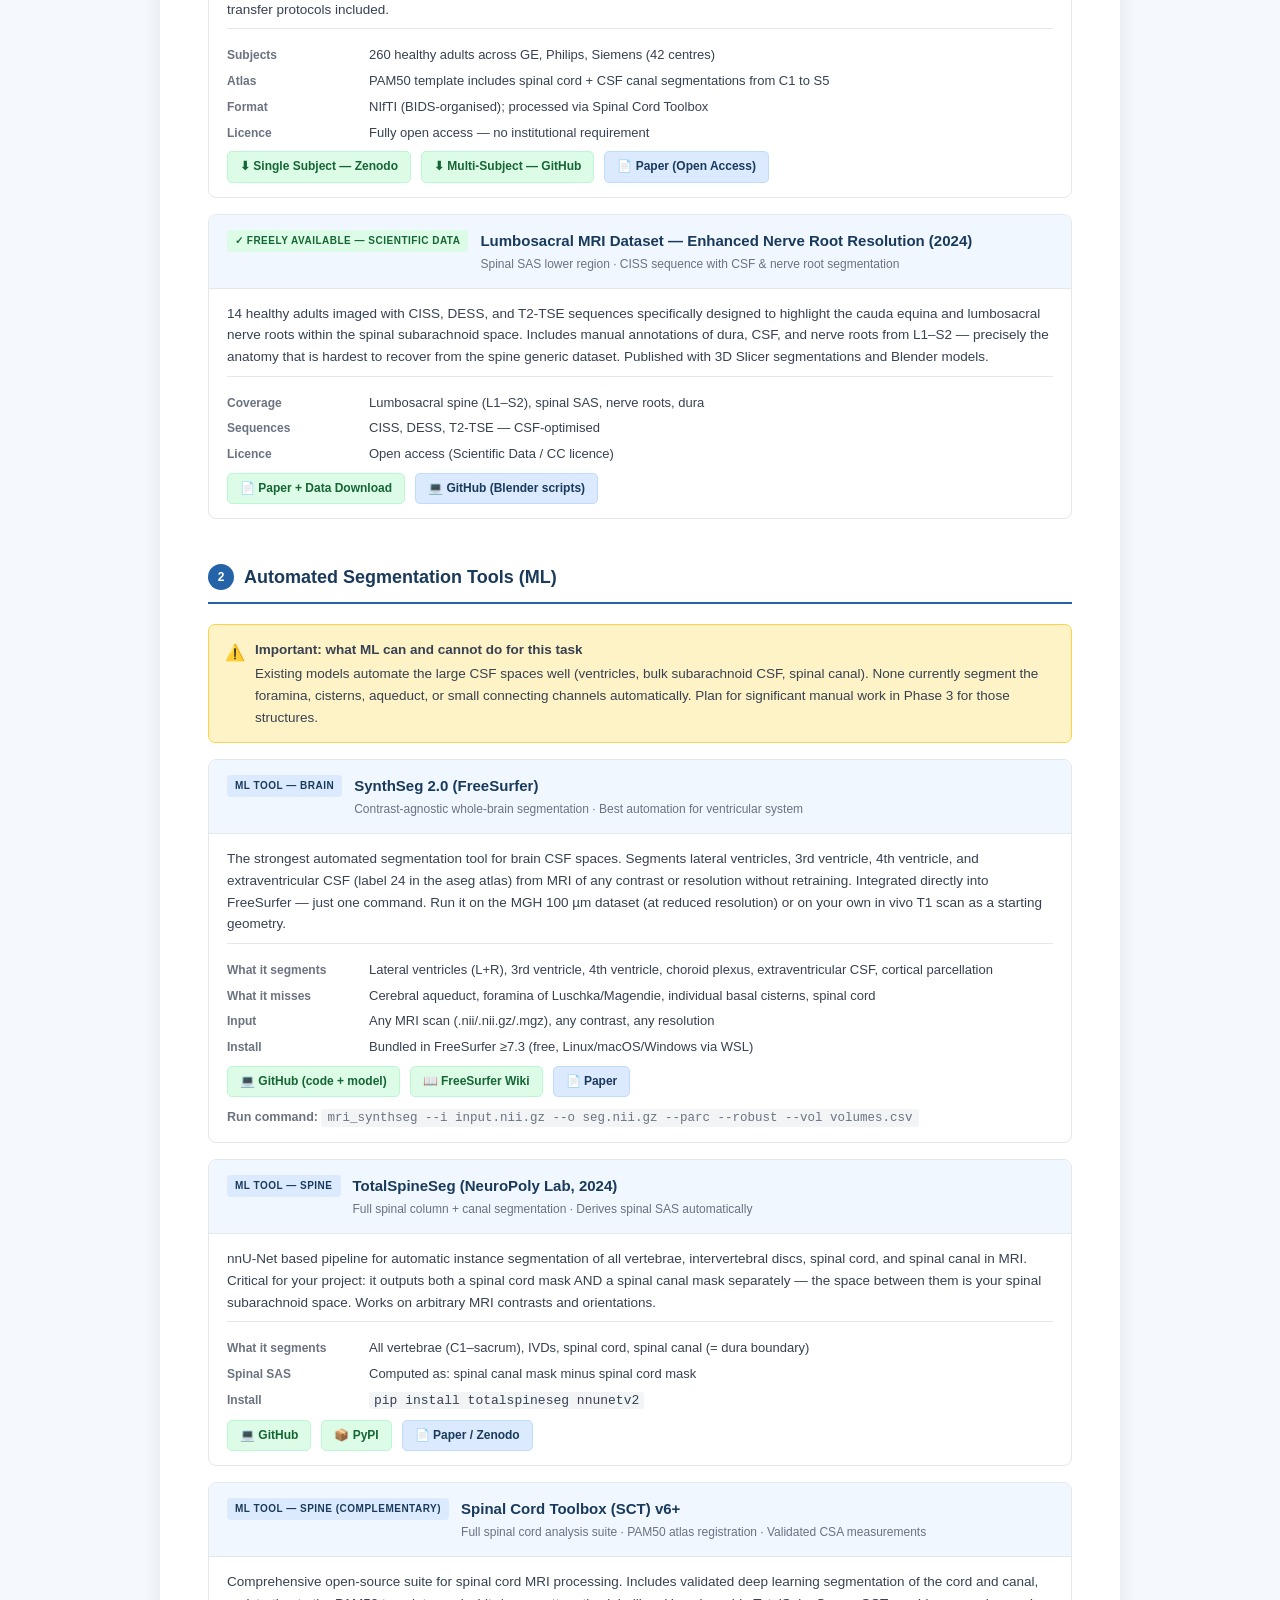
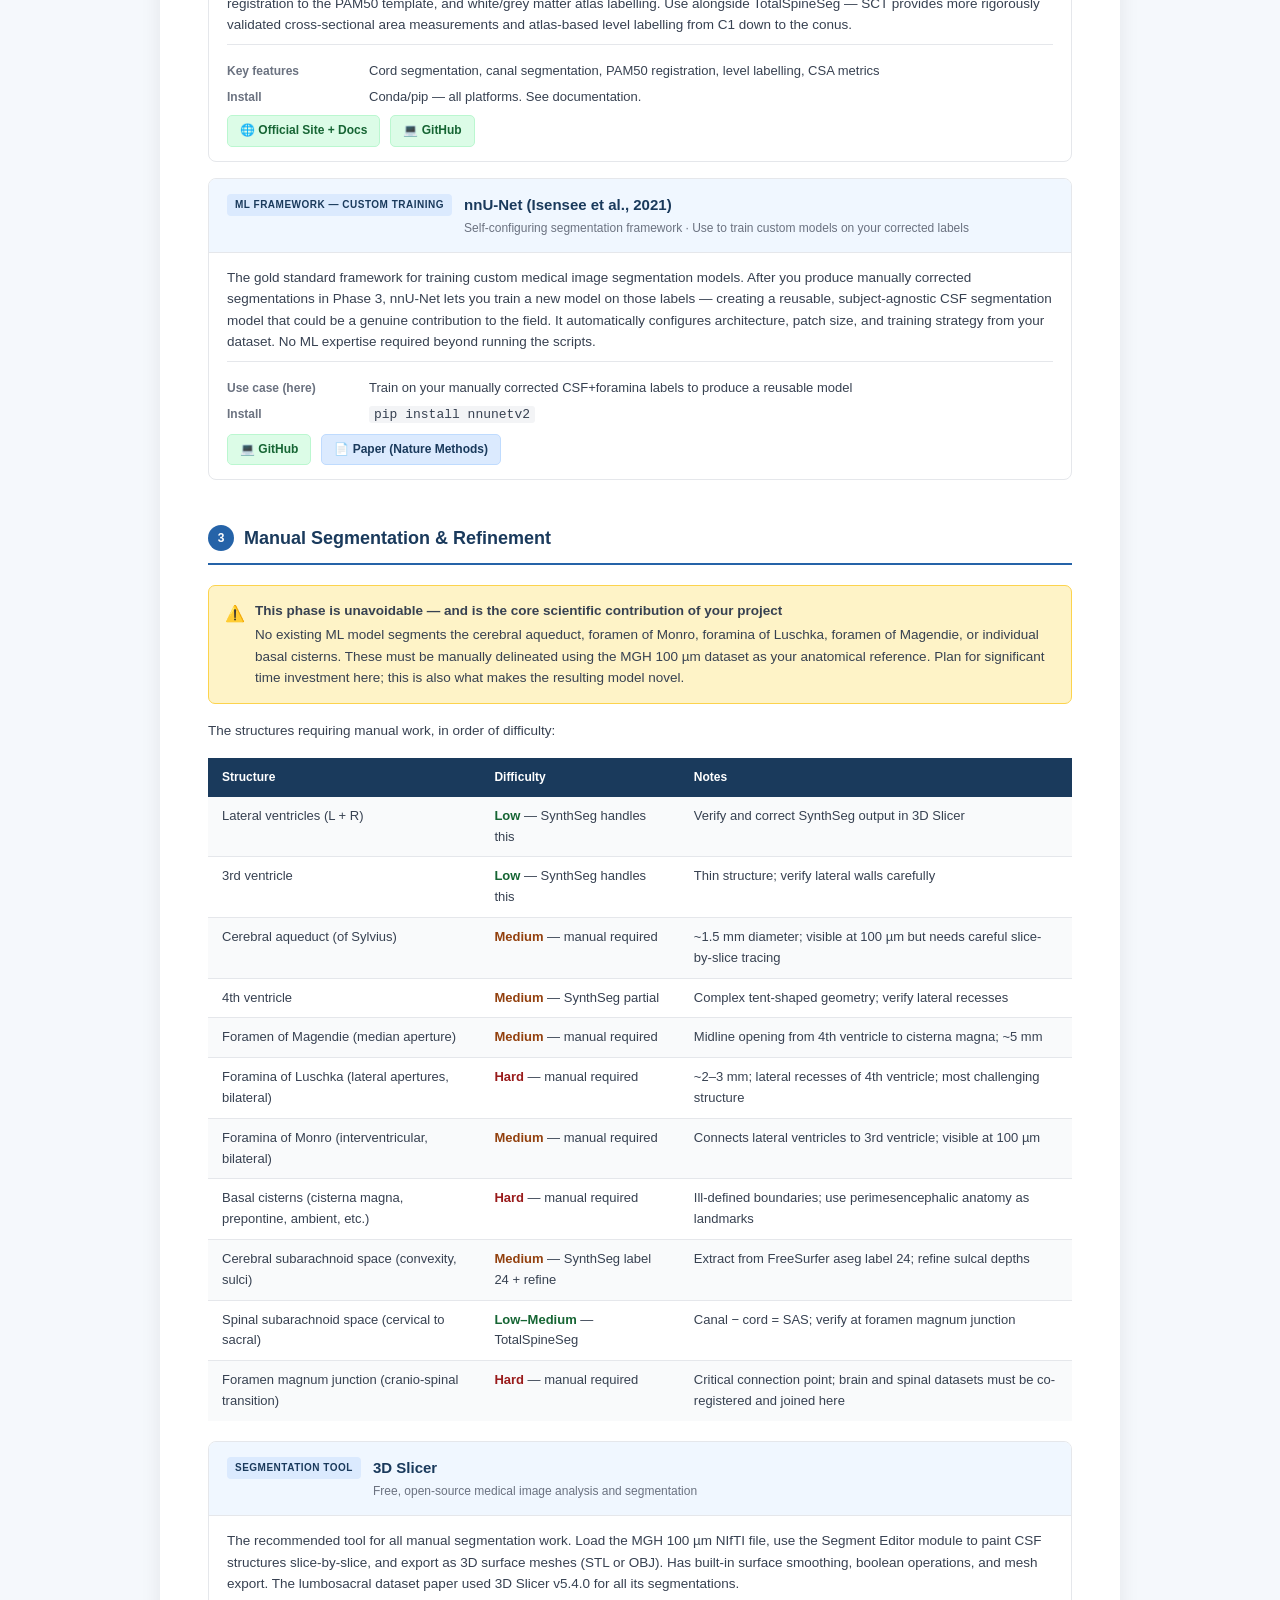
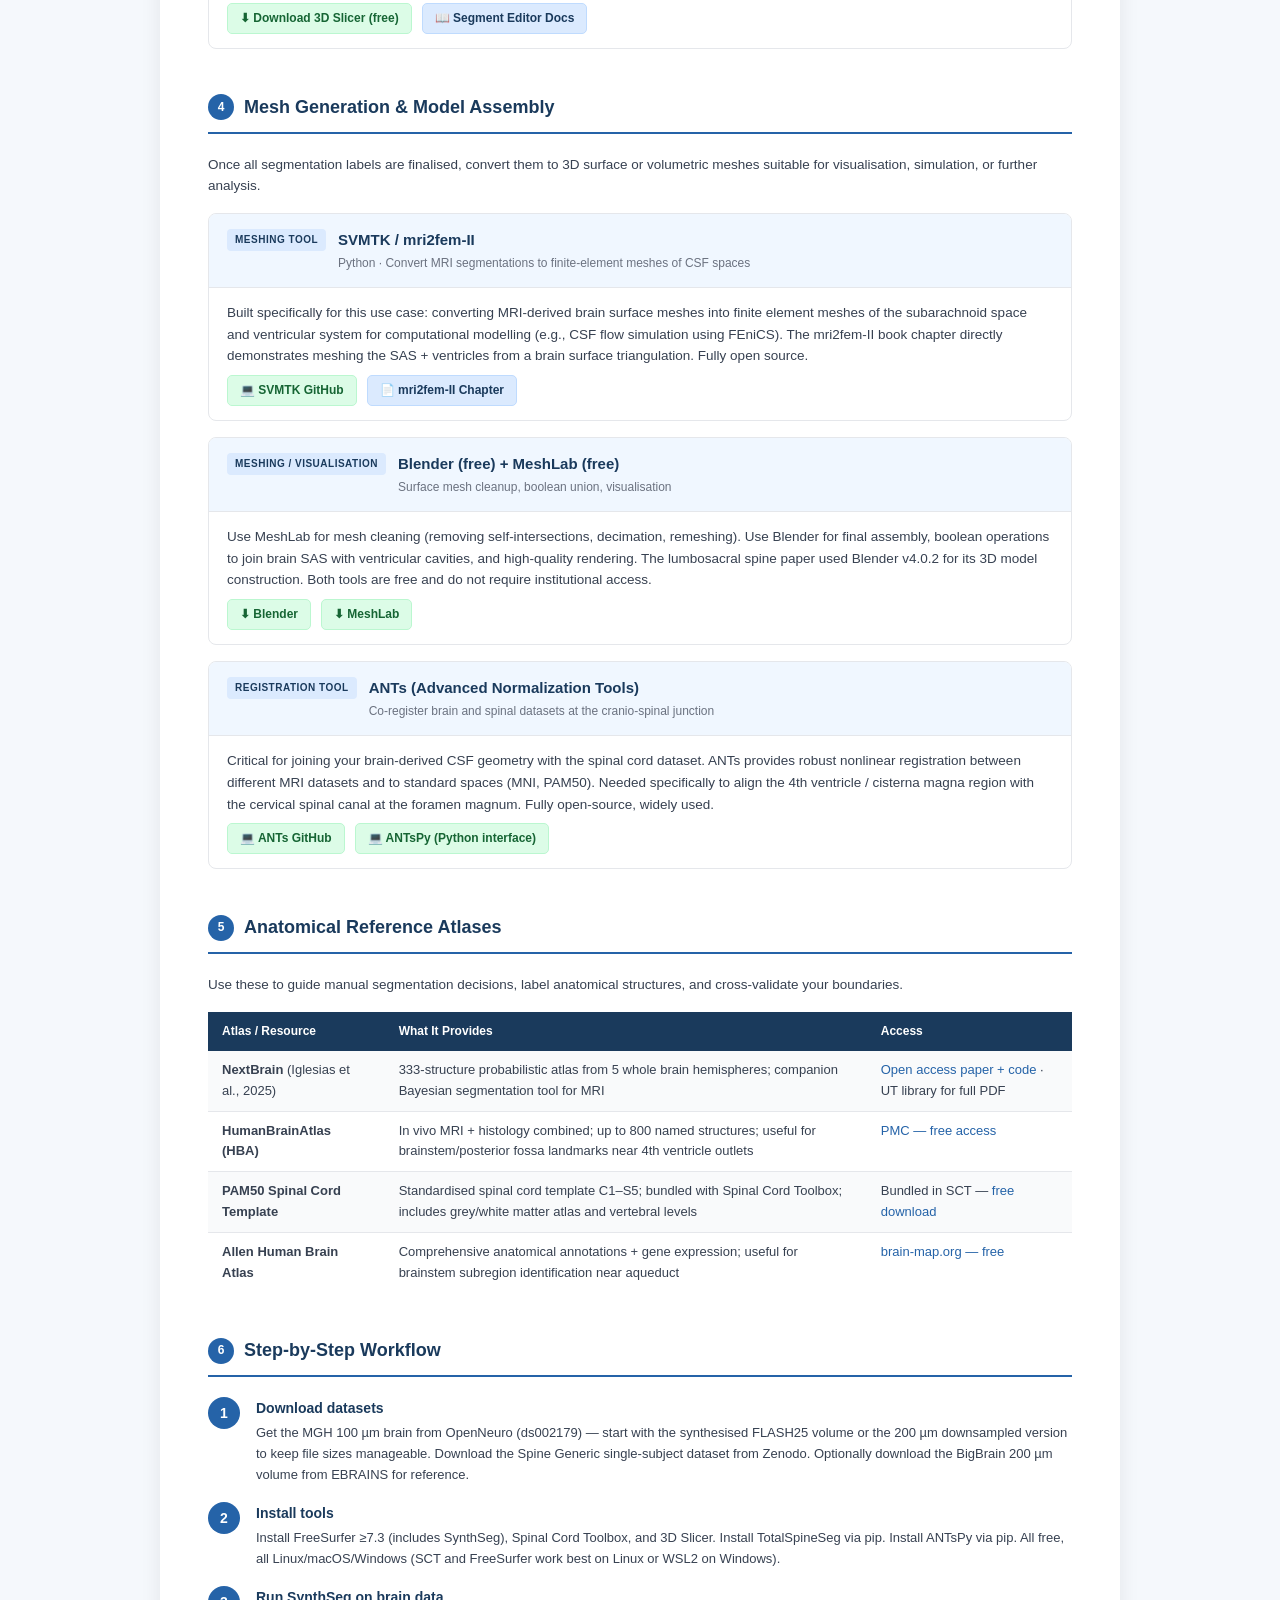
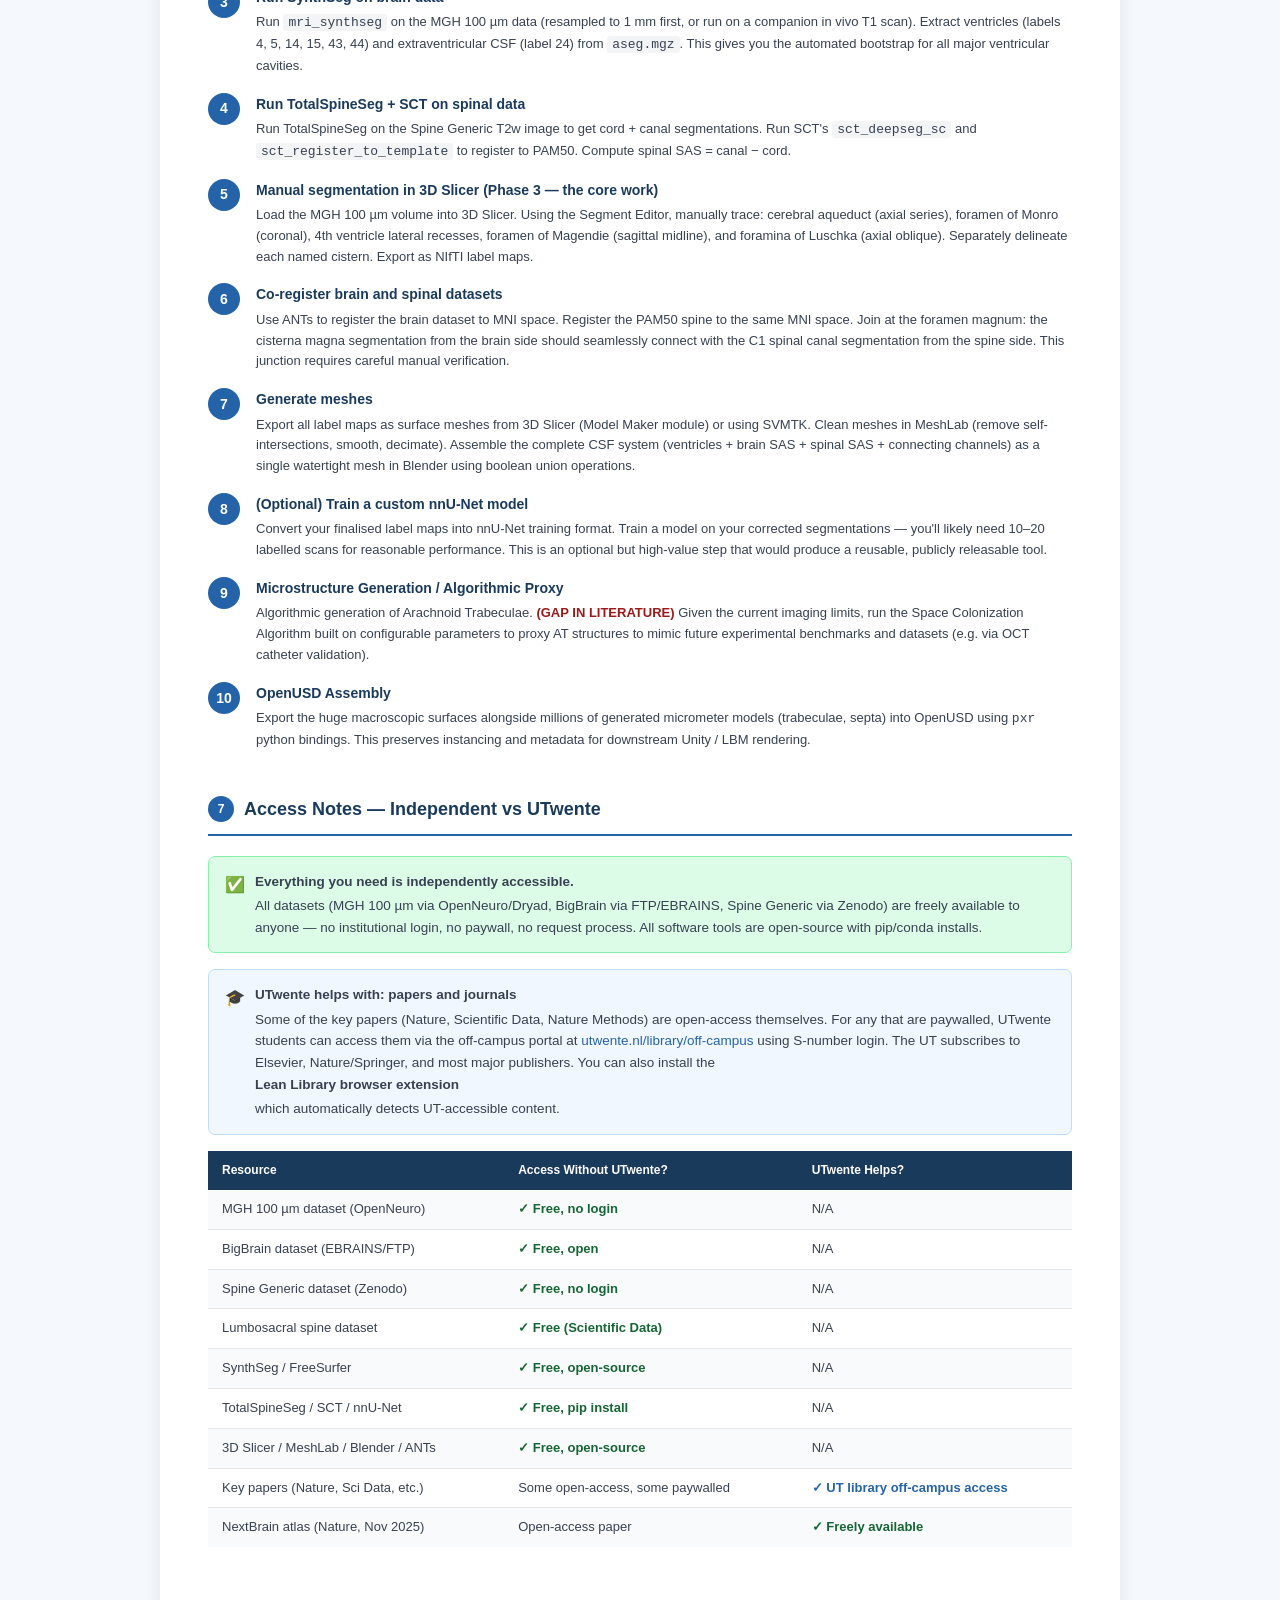
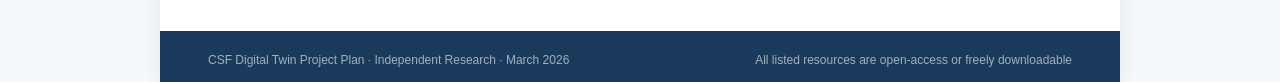
==== commit 4918337d: "feat: stubbed two additional phases onto the pipeline, one for computationally generating approximat" ====
--- a/plan.html
+++ b/plan.html
@@ -368,6 +368,10 @@
           <div class="step-num">Phase 5</div>
           <div class="step-name">Validation &amp; (Optional) Custom Model</div>
         </div>
+        <div class="pipeline-step">
+          <div class="step-num">Phase 6</div>
+          <div class="step-name">Microstructures &amp; OpenUSD</div>
+        </div>
       </div>
 
       <div class="notice info">
@@ -843,6 +847,20 @@
           <p>Convert your finalised label maps into nnU-Net training format. Train a model on your corrected segmentations — you'll likely need 10–20 labelled scans for reasonable performance. This is an optional but high-value step that would produce a reusable, publicly releasable tool.</p>
         </div>
       </div>
+      <div class="step-block">
+        <div class="step-circle">9</div>
+        <div class="step-content">
+          <h4>Microstructure Generation / Algorithmic Proxy</h4>
+          <p>Algorithmic generation of Arachnoid Trabeculae. <span style="color:var(--red); font-weight:600;">(GAP IN LITERATURE)</span> Given the current imaging limits, run the Space Colonization Algorithm built on configurable parameters to proxy AT structures to mimic future experimental benchmarks and datasets (e.g. via OCT catheter validation).</p>
+        </div>
+      </div>
+      <div class="step-block">
+        <div class="step-circle">10</div>
+        <div class="step-content">
+          <h4>OpenUSD Assembly</h4>
+          <p>Export the huge macroscopic surfaces alongside millions of generated micrometer models (trabeculae, septa) into OpenUSD using <code>pxr</code> python bindings. This preserves instancing and metadata for downstream Unity / LBM rendering.</p>
+        </div>
+      </div>
     </div>
 
     <!-- SECTION 7: ACCESS NOTES -->
